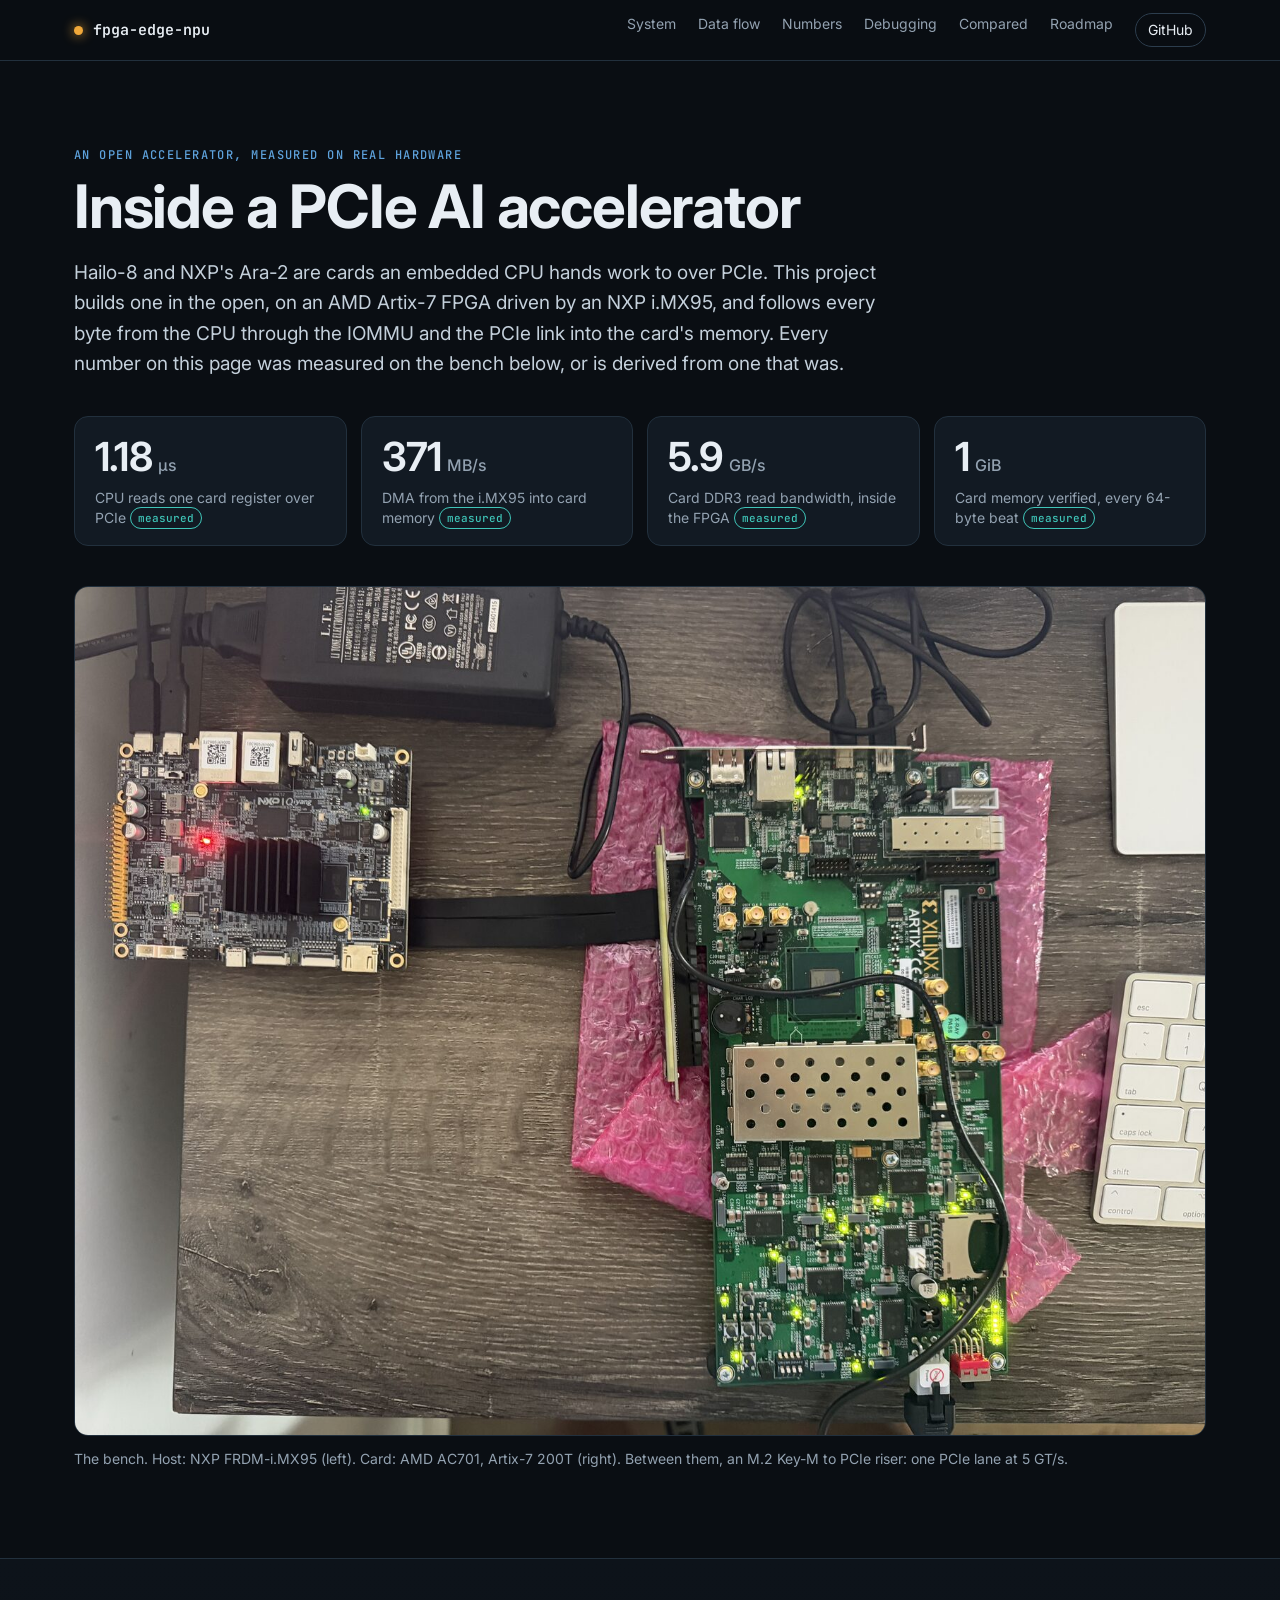
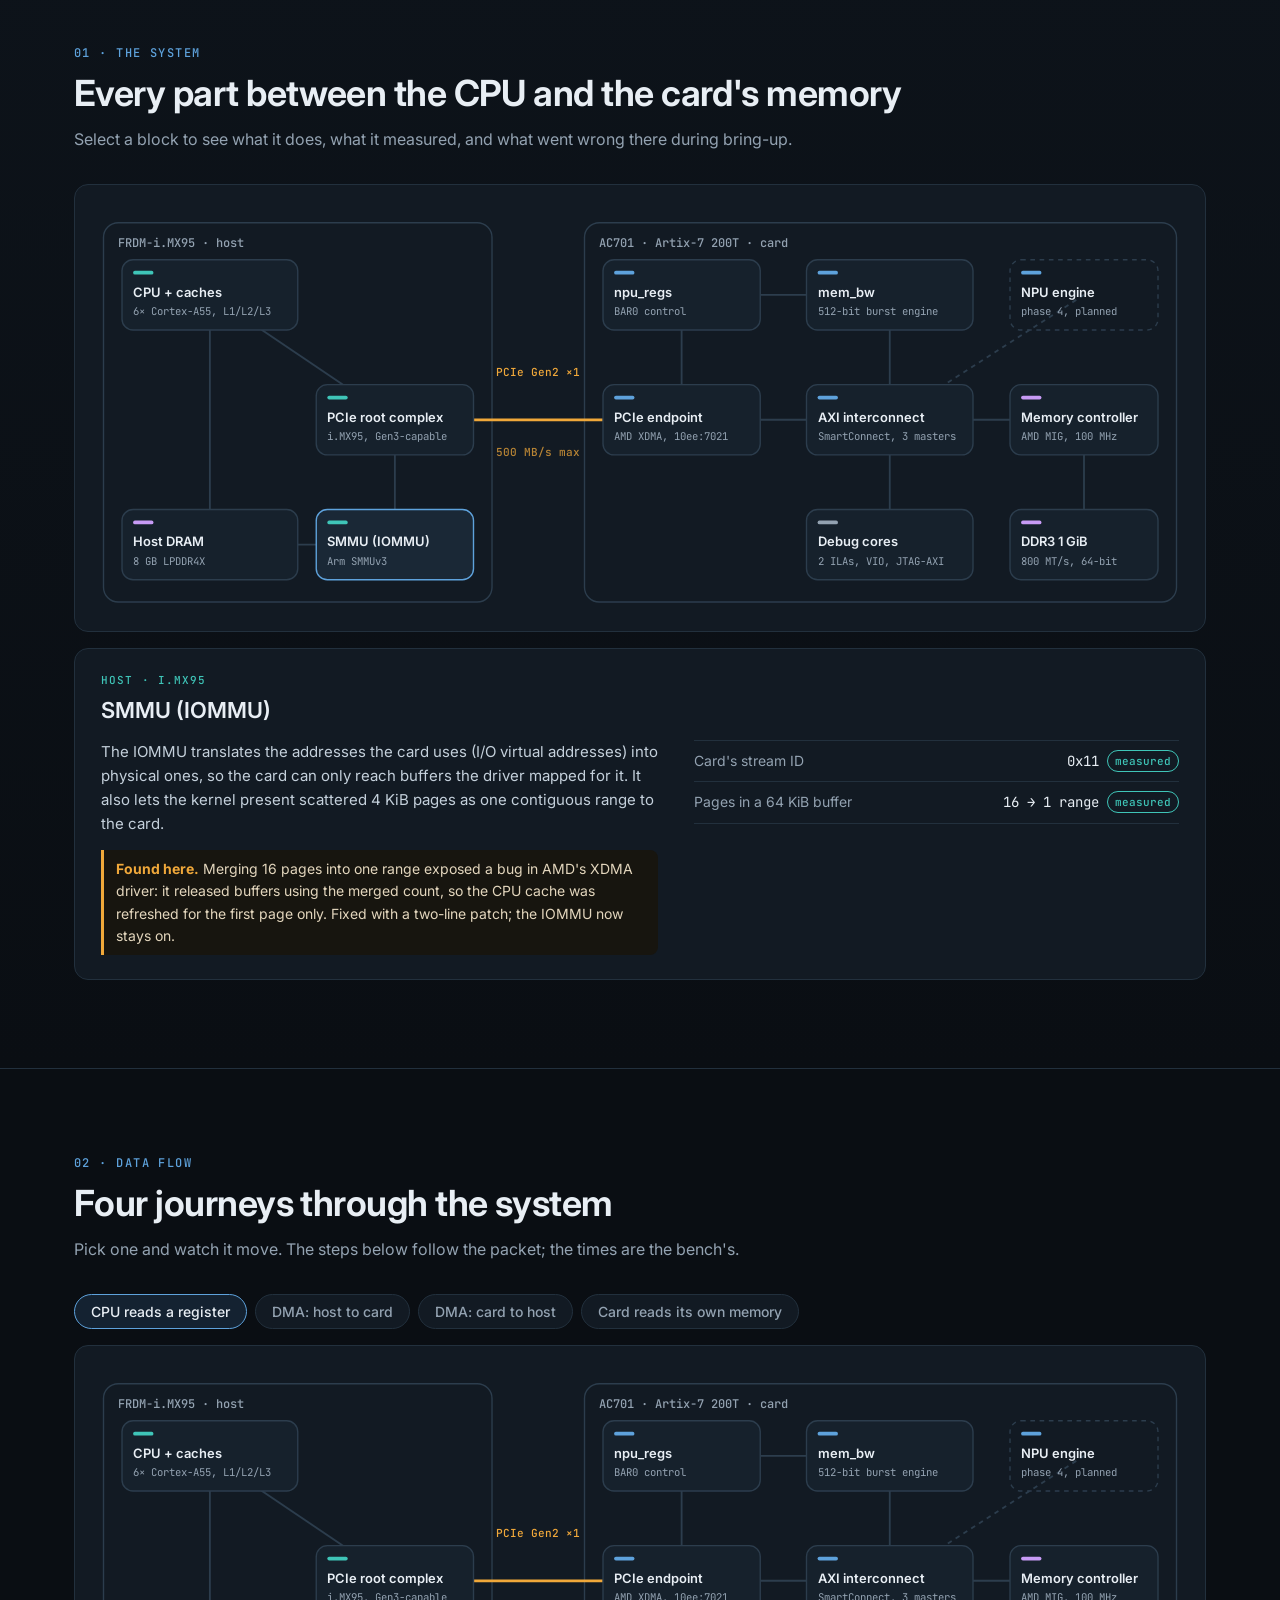
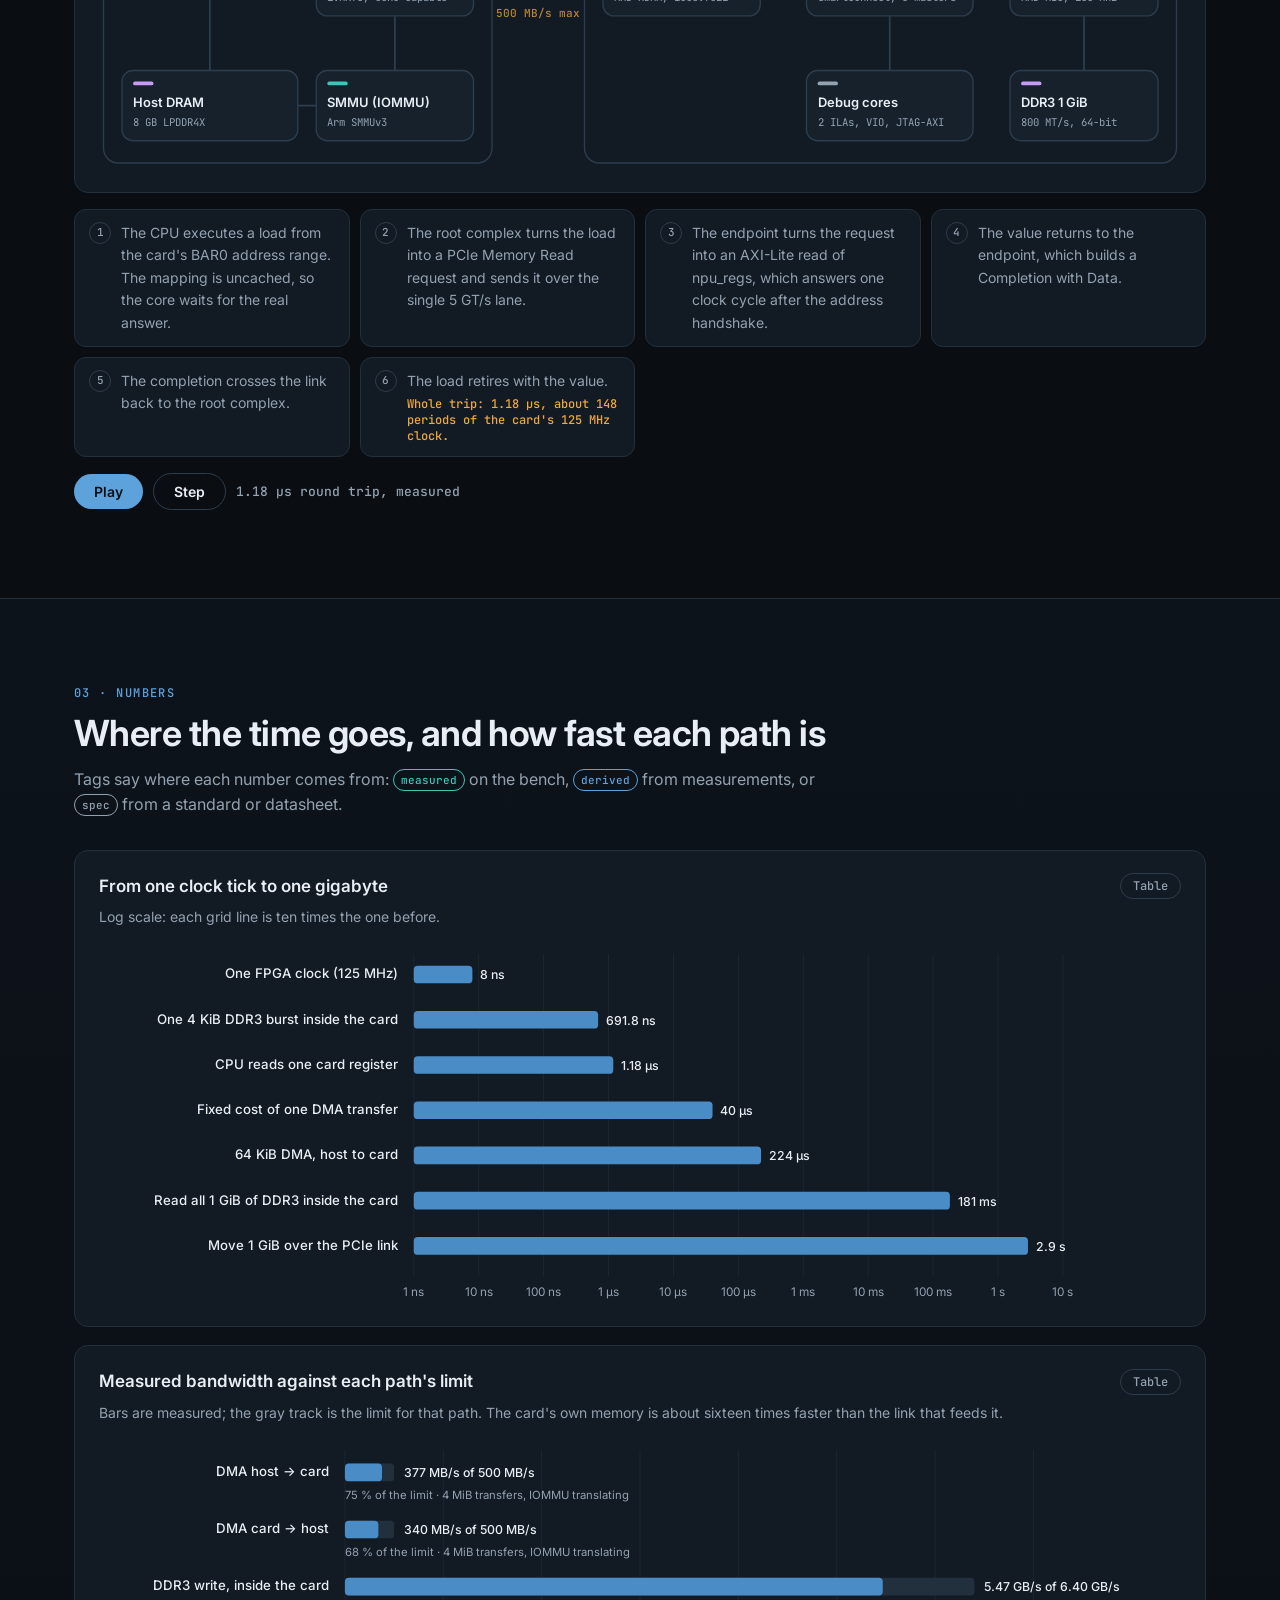
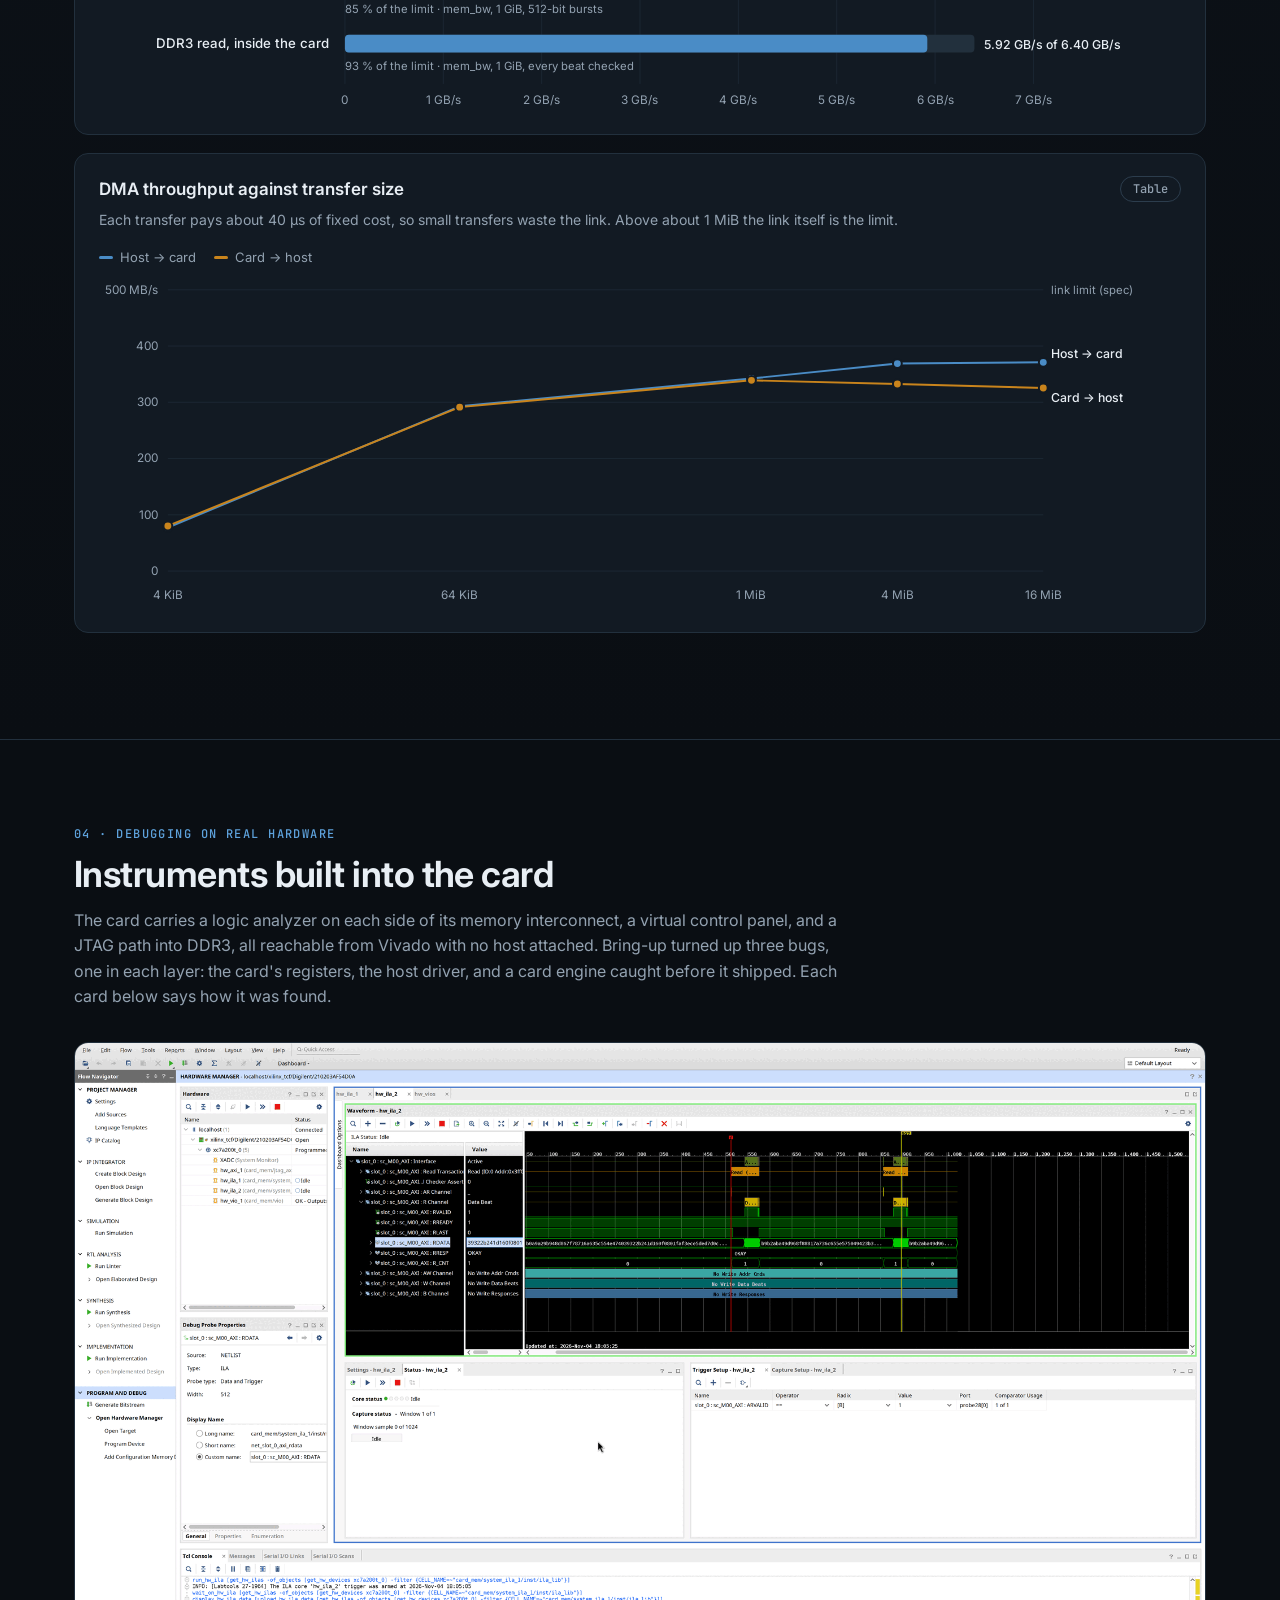
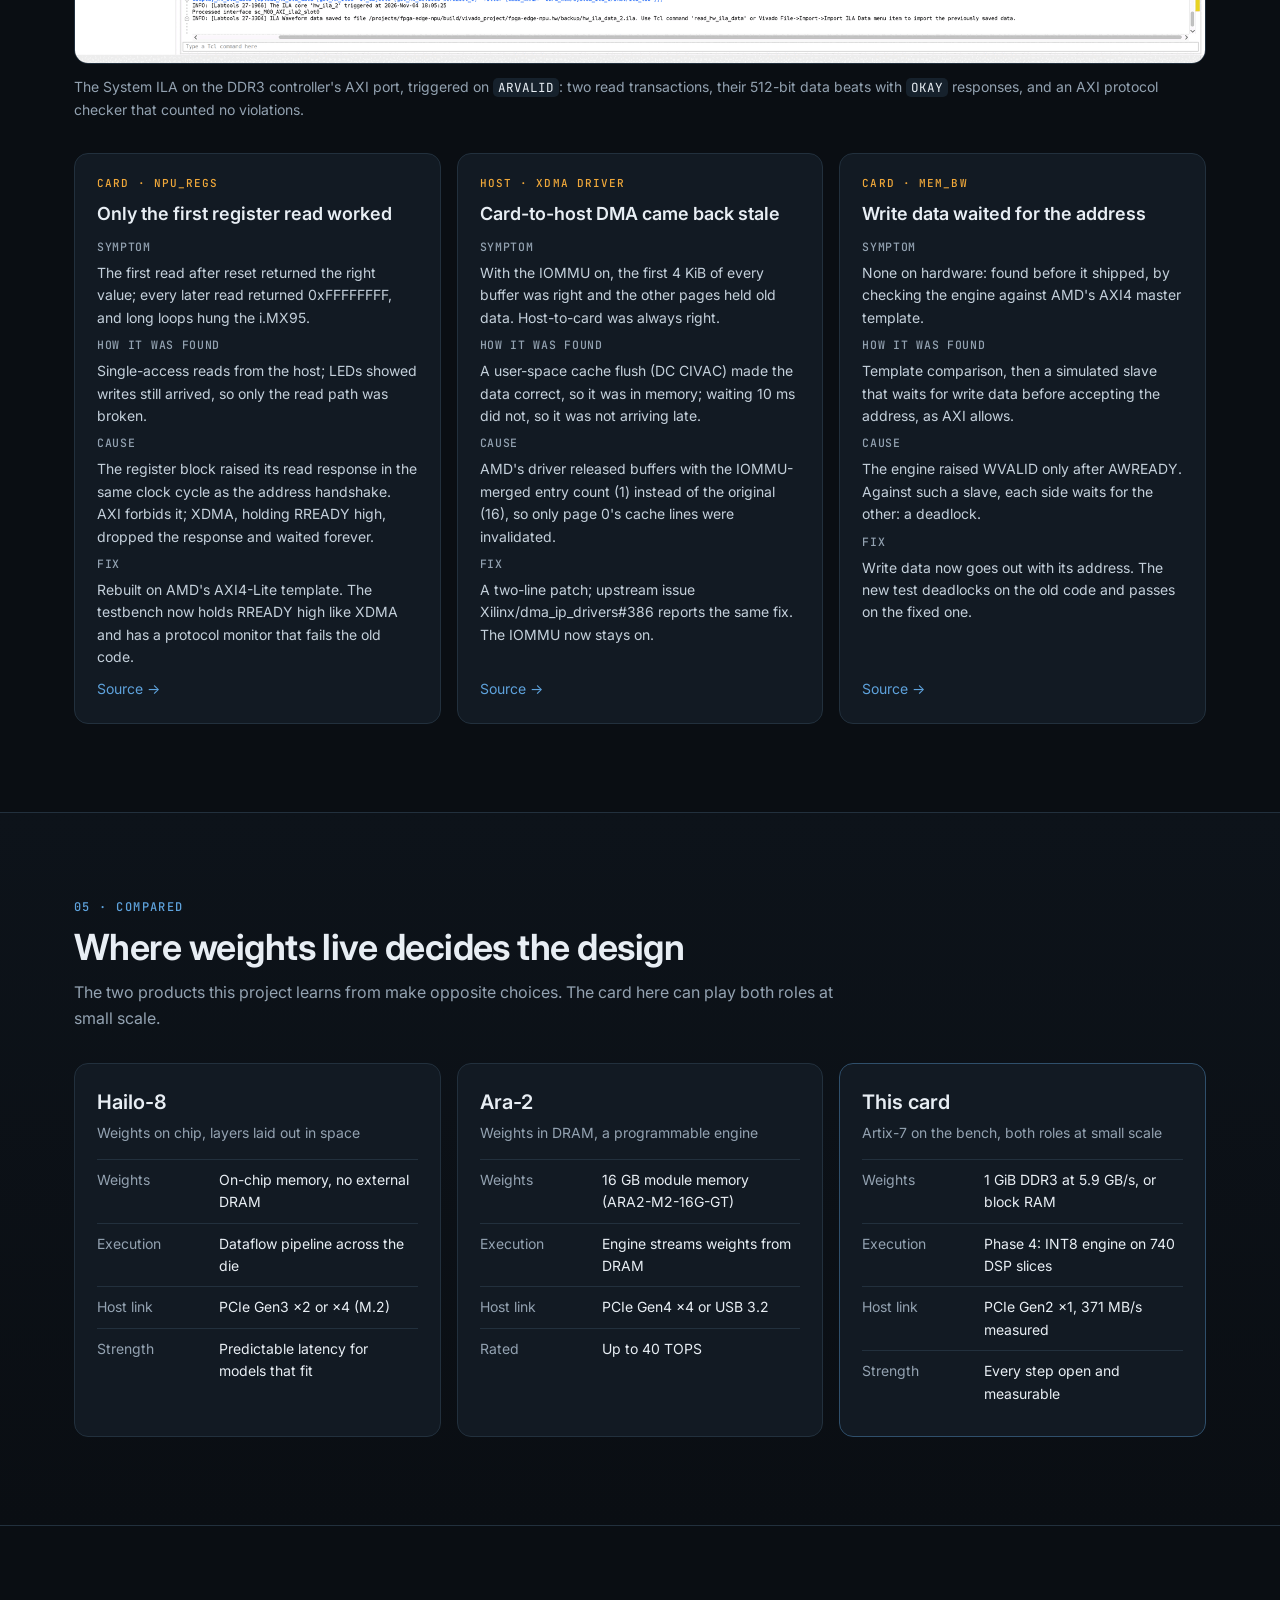
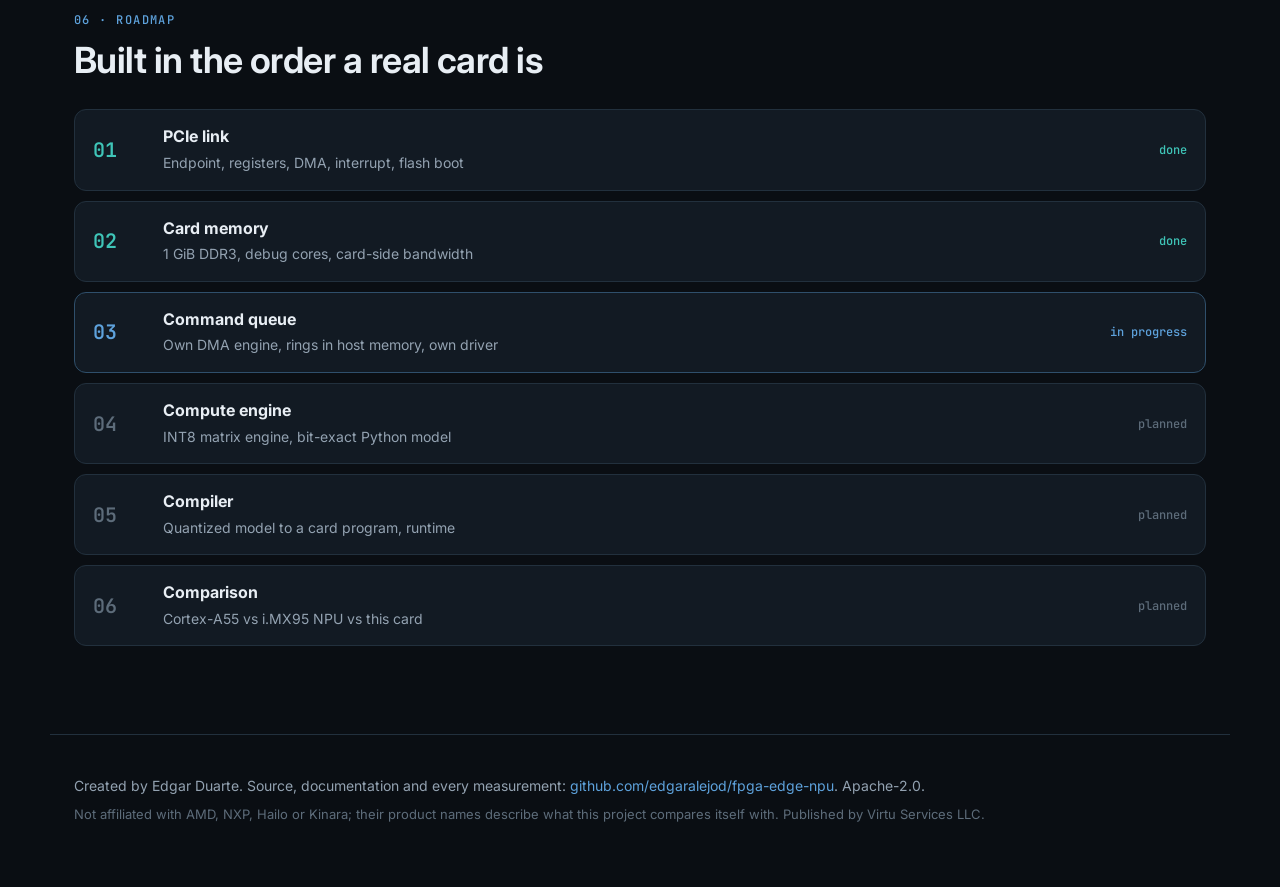
==== index.html @ 4de019a3 "Site: an interactive explainer of the system, for Firebase Hosting site/public is a one-page site wi" ====
<!doctype html>
<html lang="en">
<head>
  <meta charset="utf-8">
  <meta name="viewport" content="width=device-width, initial-scale=1">
  <title>Inside a PCIe AI accelerator · fpga-edge-npu</title>
  <meta name="description" content="How a discrete edge-AI accelerator works, from the CPU through the IOMMU and the PCIe link into the card's memory, built on an FPGA and measured on real hardware.">
  <meta property="og:title" content="Inside a PCIe AI accelerator">
  <meta property="og:description" content="An open FPGA accelerator card driven by an NXP i.MX95, explained part by part with real latencies, bandwidths and debug captures.">
  <meta property="og:image" content="img/bench-setup.jpg">
  <link rel="preconnect" href="https://fonts.googleapis.com">
  <link rel="preconnect" href="https://fonts.gstatic.com" crossorigin>
  <link href="https://fonts.googleapis.com/css2?family=Inter:wght@400;500;600;700&family=JetBrains+Mono:wght@400;500&display=swap" rel="stylesheet">
  <link rel="stylesheet" href="style.css">
</head>
<body>
  <header class="top">
    <div class="wrap top-row">
      <a class="brand" href="#top"><span class="dot"></span>fpga-edge-npu</a>
      <nav>
        <a href="#system">System</a>
        <a href="#flows">Data flow</a>
        <a href="#numbers">Numbers</a>
        <a href="#debug">Debugging</a>
        <a href="#compare">Compared</a>
        <a href="#roadmap">Roadmap</a>
        <a class="gh" href="https://github.com/edgaralejod/fpga-edge-npu">GitHub</a>
      </nav>
    </div>
  </header>

  <main id="top">
    <section class="hero wrap">
      <p class="eyebrow">An open accelerator, measured on real hardware</p>
      <h1>Inside a PCIe AI accelerator</h1>
      <p class="lede">Hailo-8 and NXP's Ara-2 are cards an embedded CPU hands work to over PCIe. This project builds one in the open, on an AMD Artix-7 FPGA driven by an NXP i.MX95, and follows every byte from the CPU through the IOMMU and the PCIe link into the card's memory. Every number on this page was measured on the bench below, or is derived from one that was.</p>
      <div class="stats" id="hero-stats"></div>
      <figure class="photo">
        <img src="img/bench-setup.jpg" alt="The FRDM-i.MX95 on the left, joined by a flat riser cable to the PCIe edge connector of the AC701 FPGA board on the right" width="1600" height="1200" loading="eager">
        <figcaption>The bench. Host: NXP FRDM-i.MX95 (left). Card: AMD AC701, Artix-7 200T (right). Between them, an M.2 Key-M to PCIe riser: one PCIe lane at 5 GT/s.</figcaption>
      </figure>
    </section>

    <section id="system" class="band">
      <div class="wrap">
        <p class="eyebrow">01 · The system</p>
        <h2>Every part between the CPU and the card's memory</h2>
        <p class="sub">Select a block to see what it does, what it measured, and what went wrong there during bring-up.</p>
        <div class="system">
          <div class="diagram-card"><svg id="diagram" viewBox="0 0 1200 460" role="img" aria-label="Block diagram: i.MX95 CPU, caches, DRAM, SMMU and PCIe root complex on the host; PCIe link; FPGA endpoint, registers, interconnect, memory controller, DDR3, bandwidth engine and debug cores on the card"></svg></div>
          <aside class="detail" id="detail" aria-live="polite"></aside>
        </div>
      </div>
    </section>

    <section id="flows" class="wrap">
      <p class="eyebrow">02 · Data flow</p>
      <h2>Four journeys through the system</h2>
      <p class="sub">Pick one and watch it move. The steps below follow the packet; the times are the bench's.</p>
      <div class="flows">
        <div class="flow-tabs" role="tablist" id="flow-tabs"></div>
        <div class="flow-body">
          <div class="diagram-card"><svg id="flow-diagram" viewBox="0 0 1200 460" role="img" aria-label="Animated data flow through the system"></svg></div>
          <ol class="steps" id="flow-steps"></ol>
        </div>
        <div class="flow-controls">
          <button id="flow-play" class="btn">Play</button>
          <button id="flow-step" class="btn ghost">Step</button>
          <span class="flow-total" id="flow-total"></span>
        </div>
      </div>
    </section>

    <section id="numbers" class="band">
      <div class="wrap">
        <p class="eyebrow">03 · Numbers</p>
        <h2>Where the time goes, and how fast each path is</h2>
        <p class="sub">Tags say where each number comes from: <span class="tag measured">measured</span> on the bench, <span class="tag derived">derived</span> from measurements, or <span class="tag spec">spec</span> from a standard or datasheet.</p>

        <div class="chart-card" id="chart-time">
          <div class="chart-head"><h3>From one clock tick to one gigabyte</h3><button class="toggle" data-target="chart-time">Table</button></div>
          <p class="chart-note">Log scale: each grid line is ten times the one before.</p>
          <div class="chart"></div><div class="table-view" hidden></div>
        </div>

        <div class="chart-card" id="chart-bw">
          <div class="chart-head"><h3>Measured bandwidth against each path's limit</h3><button class="toggle" data-target="chart-bw">Table</button></div>
          <p class="chart-note">Bars are measured; the gray track is the limit for that path. The card's own memory is about sixteen times faster than the link that feeds it.</p>
          <div class="chart"></div><div class="table-view" hidden></div>
        </div>

        <div class="chart-card" id="chart-size">
          <div class="chart-head"><h3>DMA throughput against transfer size</h3><button class="toggle" data-target="chart-size">Table</button></div>
          <p class="chart-note">Each transfer pays about 40 µs of fixed cost, so small transfers waste the link. Above about 1 MiB the link itself is the limit.</p>
          <div class="chart"></div><div class="table-view" hidden></div>
        </div>
      </div>
    </section>

    <section id="debug" class="wrap">
      <p class="eyebrow">04 · Debugging on real hardware</p>
      <h2>Instruments built into the card</h2>
      <p class="sub">The card carries a logic analyzer on each side of its memory interconnect, a virtual control panel, and a JTAG path into DDR3, all reachable from Vivado with no host attached. Bring-up turned up three bugs, one in each layer: the card's registers, the host driver, and a card engine caught before it shipped. Each card below says how it was found.</p>
      <figure class="shot">
        <img src="img/hardware-manager-ila.png" alt="Vivado Hardware Manager showing the System ILA on the DDR3 controller's AXI port: decoded read transactions, 512-bit read data beats with OKAY responses, protocol checker count zero" width="2000" height="1098" loading="lazy">
        <figcaption>The System ILA on the DDR3 controller's AXI port, triggered on <code>ARVALID</code>: two read transactions, their 512-bit data beats with <code>OKAY</code> responses, and an AXI protocol checker that counted no violations.</figcaption>
      </figure>
      <div class="bugs" id="bugs"></div>
    </section>

    <section id="compare" class="band">
      <div class="wrap">
        <p class="eyebrow">05 · Compared</p>
        <h2>Where weights live decides the design</h2>
        <p class="sub">The two products this project learns from make opposite choices. The card here can play both roles at small scale.</p>
        <div class="compare" id="compare-cards"></div>
      </div>
    </section>

    <section id="roadmap" class="wrap">
      <p class="eyebrow">06 · Roadmap</p>
      <h2>Built in the order a real card is</h2>
      <ol class="roadmap" id="roadmap-list"></ol>
    </section>
  </main>

  <footer class="wrap foot">
    <p>Created by Edgar Duarte. Source, documentation and every measurement: <a href="https://github.com/edgaralejod/fpga-edge-npu">github.com/edgaralejod/fpga-edge-npu</a>. Apache-2.0.</p>
    <p class="small">Not affiliated with AMD, NXP, Hailo or Kinara; their product names describe what this project compares itself with. Published by Virtu Services LLC.</p>
  </footer>

  <script type="module" src="app.js"></script>
</body>
</html>
---- style.css ----
/* fpga-edge-npu site. Dark engineering UI in the spirit of Gradara. */
:root {
  --bg: #0a0e13;
  --panel: #121a23;
  --panel-2: #16212c;
  --line: #22303d;
  --line-2: #2c3d4d;
  --ink: #e8eef4;
  --muted: #93a2b1;
  --faint: #5d6c7a;
  --accent: #5ea2dc;
  /* Diagram domains */
  --host: #3fc5b8;
  --link: #f0a83a;
  --card: #5ea2dc;
  --mem: #c79bf5;
  --debug: #93a2b1;
  /* Chart series (validated for this surface: lightness band, CVD, contrast) */
  --s1: #4a8cc6;
  --s2: #c9841c;
  --track: #22303d;
  --radius: 14px;
  --mono: "JetBrains Mono", ui-monospace, SFMono-Regular, Menlo, monospace;
  --sans: Inter, system-ui, -apple-system, "Segoe UI", sans-serif;
}

* { box-sizing: border-box; }
html { scroll-behavior: smooth; scroll-padding-top: 72px; }
@media (prefers-reduced-motion: reduce) { html { scroll-behavior: auto; } }
body { margin: 0; background: var(--bg); color: var(--ink); font: 16px/1.6 var(--sans); -webkit-font-smoothing: antialiased; }
a { color: var(--accent); text-decoration: none; }
a:hover { text-decoration: underline; }
code { font-family: var(--mono); font-size: 0.9em; color: var(--ink); background: var(--panel-2); padding: 1px 5px; border-radius: 5px; }
img { max-width: 100%; height: auto; display: block; }

.wrap { max-width: 1180px; margin: 0 auto; padding: 0 24px; }
section { padding: 88px 0; }
section.wrap { padding: 88px 24px; }
section.band { background: linear-gradient(180deg, #0d131a, #0a0e13); border-top: 1px solid var(--line); border-bottom: 1px solid var(--line); }
.eyebrow { font: 500 12px/1 var(--mono); letter-spacing: 0.12em; text-transform: uppercase; color: var(--accent); margin: 0 0 14px; }
h1 { font-size: clamp(36px, 5.4vw, 60px); line-height: 1.05; letter-spacing: -0.02em; margin: 0 0 20px; font-weight: 700; }
h2 { font-size: clamp(26px, 3.2vw, 36px); line-height: 1.15; letter-spacing: -0.015em; margin: 0 0 12px; font-weight: 650; }
h3 { font-size: 17px; margin: 0; font-weight: 600; }
.lede { font-size: 19px; color: #c4d0db; max-width: 820px; margin: 0 0 36px; }
.sub { color: var(--muted); max-width: 780px; margin: 0 0 32px; }
.small { font-size: 13px; color: var(--faint); }

/* Header */
.top { position: sticky; top: 0; z-index: 10; background: rgba(10, 14, 19, 0.82); backdrop-filter: blur(10px); border-bottom: 1px solid var(--line); }
.top-row { display: flex; align-items: center; justify-content: space-between; height: 60px; }
.brand { font: 600 15px var(--mono); color: var(--ink); display: flex; align-items: center; gap: 10px; }
.brand:hover { text-decoration: none; }
.brand .dot { width: 9px; height: 9px; border-radius: 50%; background: var(--link); box-shadow: 0 0 12px var(--link); }
nav { display: flex; gap: 22px; font-size: 14px; }
nav a { color: var(--muted); }
nav a:hover { color: var(--ink); text-decoration: none; }
nav .gh { color: var(--ink); border: 1px solid var(--line-2); padding: 5px 12px; border-radius: 999px; }
@media (max-width: 820px) { nav a:not(.gh) { display: none; } }

/* Hero */
.hero { padding-top: 72px; }
.stats { display: grid; grid-template-columns: repeat(4, 1fr); gap: 14px; margin: 0 0 40px; }
@media (max-width: 860px) { .stats { grid-template-columns: repeat(2, 1fr); } }
.stat { background: var(--panel); border: 1px solid var(--line); border-radius: var(--radius); padding: 20px 20px 18px; }
.stat .v { font: 650 40px/1 var(--sans); letter-spacing: -0.02em; }
.stat .u { font: 500 16px var(--sans); color: var(--muted); margin-left: 6px; }
.stat .l { color: var(--muted); font-size: 14px; margin-top: 10px; line-height: 1.4; }
.photo, .shot { margin: 0; }
.photo img, .shot img { border-radius: var(--radius); border: 1px solid var(--line); }
figcaption { color: var(--muted); font-size: 14px; margin-top: 12px; }

/* Tags */
.tag { font: 500 11px/1 var(--mono); padding: 3px 7px; border-radius: 999px; border: 1px solid currentColor; white-space: nowrap; vertical-align: 1px; }
.tag.measured { color: var(--host); }
.tag.derived { color: var(--accent); }
.tag.spec { color: var(--muted); }

/* Diagram */
.diagram-card { background: var(--panel); border: 1px solid var(--line); border-radius: var(--radius); padding: 10px; }
.system { display: grid; grid-template-columns: 1fr; gap: 16px; }
svg { width: 100%; height: auto; display: block; }
.region rect { fill: none; stroke: var(--line-2); stroke-width: 1.5; }
.region text { font: 500 13px var(--mono); fill: var(--muted); }
.edge { stroke: var(--line-2); stroke-width: 2; fill: none; }
.edge.future { stroke-dasharray: 5 5; }
.edge.link { stroke: var(--link); stroke-width: 3; }
.edge.lit { stroke: var(--link); stroke-width: 3; }
.node { cursor: pointer; }
.node rect.box { fill: var(--panel-2); stroke: var(--line-2); stroke-width: 1.5; transition: stroke 0.2s, fill 0.2s; }
.node rect.stripe { stroke: none; }
.node text.name { font: 600 14px var(--sans); fill: var(--ink); pointer-events: none; }
.node text.meta { font: 400 11.5px var(--mono); fill: var(--muted); pointer-events: none; }
.node:hover rect.box, .node:focus-visible rect.box { stroke: var(--ink); }
.node:focus { outline: none; }
.node.selected rect.box { stroke: var(--accent); fill: #1a2836; }
.node.lit rect.box { stroke: var(--link); fill: #22201a; }
.node.future rect.box { stroke-dasharray: 5 5; fill: transparent; }
.link-label { font: 500 12px var(--mono); fill: var(--link); }
.packet { fill: var(--link); filter: drop-shadow(0 0 6px var(--link)); }

.detail { background: var(--panel); border: 1px solid var(--line); border-radius: var(--radius); padding: 24px 26px; display: grid; grid-template-columns: minmax(0, 1.15fr) minmax(0, 1fr); gap: 8px 36px; min-height: 230px; }
.detail .head { grid-column: 1 / -1; }
@media (max-width: 860px) { .detail { grid-template-columns: 1fr; } }
.detail .kicker { font: 500 11px var(--mono); letter-spacing: 0.1em; text-transform: uppercase; }
.detail h3 { font-size: 22px; margin: 6px 0 4px; }
.detail p { color: #c4d0db; font-size: 15px; margin: 0 0 14px; }
.detail .facts { list-style: none; padding: 0; margin: 0 0 16px; border-top: 1px solid var(--line); }
.detail .facts li { display: flex; justify-content: space-between; gap: 12px; padding: 9px 0; border-bottom: 1px solid var(--line); font-size: 14px; }
.detail .facts .k { color: var(--muted); }
.detail .facts .val { font-family: var(--mono); text-align: right; }
.detail .found { border-left: 3px solid var(--link); padding: 8px 12px; background: #17150f; border-radius: 0 8px 8px 0; font-size: 14px; color: #e3d6bd; }
.detail .found b { color: var(--link); }

/* Flows */
.flows { display: grid; gap: 16px; }
.flow-tabs { display: flex; flex-wrap: wrap; gap: 8px; }
.flow-tab { font: 500 14px var(--sans); color: var(--muted); background: var(--panel); border: 1px solid var(--line); border-radius: 999px; padding: 8px 16px; cursor: pointer; }
.flow-tab[aria-selected="true"] { color: var(--ink); border-color: var(--accent); background: #142231; }
.flow-body { display: grid; grid-template-columns: 1fr; gap: 16px; }
.steps { list-style: none; margin: 0; padding: 0; display: grid; grid-template-columns: repeat(auto-fill, minmax(270px, 1fr)); gap: 10px; counter-reset: s; }
.steps li { counter-increment: s; background: var(--panel); border: 1px solid var(--line); border-radius: 12px; padding: 12px 14px 12px 46px; position: relative; color: var(--muted); font-size: 14px; transition: border-color 0.2s, color 0.2s, background 0.2s; }
.steps li::before { content: counter(s); position: absolute; left: 14px; top: 12px; width: 20px; height: 20px; border-radius: 50%; border: 1px solid var(--line-2); font: 500 11px/18px var(--mono); text-align: center; color: var(--muted); }
.steps li.active { border-color: var(--link); color: var(--ink); background: #1a1812; }
.steps li.active::before { border-color: var(--link); color: var(--link); }
.steps li.done { color: #b5c2ce; }
.steps .t { display: block; font: 500 12px var(--mono); color: var(--link); margin-top: 4px; }
.flow-controls { display: flex; align-items: center; gap: 10px; }
.btn { font: 600 14px var(--sans); color: #0a0e13; background: var(--accent); border: 0; border-radius: 999px; padding: 9px 20px; cursor: pointer; }
.btn.ghost { background: transparent; color: var(--ink); border: 1px solid var(--line-2); }
.btn:focus-visible, .flow-tab:focus-visible, .toggle:focus-visible { outline: 2px solid var(--accent); outline-offset: 2px; }
.flow-total { font: 500 13px var(--mono); color: var(--muted); }

/* Charts */
.chart-card { background: var(--panel); border: 1px solid var(--line); border-radius: var(--radius); padding: 22px 24px; margin: 0 0 18px; }
.chart-head { display: flex; justify-content: space-between; align-items: center; gap: 12px; }
.chart-note { color: var(--muted); font-size: 14px; margin: 6px 0 16px; }
.toggle { font: 500 12px var(--mono); color: var(--muted); background: transparent; border: 1px solid var(--line-2); border-radius: 999px; padding: 4px 12px; cursor: pointer; }
.chart { position: relative; }
.chart svg text { font-family: var(--sans); }
.axis text, .tick-label { font: 400 12px var(--mono); fill: var(--muted); }
.grid line { stroke: #1c2733; stroke-width: 1; }
.bar-label { font: 500 13.5px var(--sans); fill: var(--ink); }
.bar-value { font: 500 12.5px var(--mono); fill: var(--ink); }
.bar-sub { font: 400 11.5px var(--mono); fill: var(--muted); }
.hit { fill: transparent; cursor: default; }
.tooltip { position: absolute; pointer-events: none; background: #0d141c; border: 1px solid var(--line-2); border-radius: 10px; padding: 9px 12px; font-size: 13px; color: var(--ink); max-width: 300px; box-shadow: 0 8px 24px rgba(0, 0, 0, 0.4); opacity: 0; transition: opacity 0.12s; z-index: 5; }
.tooltip .tv { font: 600 14px var(--mono); }
.tooltip .tn { color: var(--muted); font-size: 12.5px; margin-top: 3px; }
.legend { display: flex; gap: 18px; margin: 0 0 8px; font-size: 13px; color: var(--muted); }
.legend span { display: inline-flex; align-items: center; gap: 7px; }
.legend i { width: 14px; height: 3px; border-radius: 2px; display: inline-block; }
.table-view table { width: 100%; border-collapse: collapse; font-size: 14px; }
.table-view th, .table-view td { text-align: left; padding: 8px 10px; border-bottom: 1px solid var(--line); }
.table-view th { color: var(--muted); font-weight: 500; }
.table-view td.num { font-family: var(--mono); text-align: right; }

/* Bugs */
.bugs { display: grid; grid-template-columns: repeat(3, 1fr); gap: 16px; margin-top: 32px; }
@media (max-width: 1000px) { .bugs { grid-template-columns: 1fr; } }
.bug { background: var(--panel); border: 1px solid var(--line); border-radius: var(--radius); padding: 22px; display: flex; flex-direction: column; gap: 10px; }
.bug .where { font: 500 11px var(--mono); letter-spacing: 0.1em; text-transform: uppercase; color: var(--link); }
.bug h3 { font-size: 18px; }
.bug dl { margin: 0; display: grid; gap: 8px; }
.bug dt { font: 500 11.5px var(--mono); color: var(--muted); text-transform: uppercase; letter-spacing: 0.06em; }
.bug dd { margin: 0; color: #c4d0db; font-size: 14px; }
.bug a { font-size: 14px; margin-top: auto; }

/* Compare */
.compare { display: grid; grid-template-columns: repeat(3, 1fr); gap: 16px; }
@media (max-width: 1000px) { .compare { grid-template-columns: 1fr; } }
.cmp { background: var(--panel); border: 1px solid var(--line); border-radius: var(--radius); padding: 22px; }
.cmp.ours { border-color: #2f4f6b; }
.cmp h3 { font-size: 20px; margin-bottom: 4px; }
.cmp .tagline { color: var(--muted); font-size: 14px; margin: 0 0 14px; }
.cmp ul { list-style: none; padding: 0; margin: 0; }
.cmp li { padding: 9px 0; border-top: 1px solid var(--line); font-size: 14px; display: grid; grid-template-columns: 112px 1fr; gap: 10px; }
.cmp li .k { color: var(--muted); }

/* Roadmap */
.roadmap { list-style: none; padding: 0; margin: 28px 0 0; display: grid; gap: 10px; }
.roadmap li { display: grid; grid-template-columns: 54px 1fr 140px; gap: 16px; align-items: center; background: var(--panel); border: 1px solid var(--line); border-radius: 12px; padding: 14px 18px; }
.roadmap .n { font: 600 20px var(--mono); color: var(--faint); }
.roadmap .t b { display: block; font-size: 16px; }
.roadmap .t span { color: var(--muted); font-size: 14px; }
.roadmap .s { font: 500 12px var(--mono); text-align: right; }
.roadmap li.done .n { color: var(--host); }
.roadmap li.done .s { color: var(--host); }
.roadmap li.current { border-color: #2f4f6b; }
.roadmap li.current .n, .roadmap li.current .s { color: var(--accent); }
.roadmap li.next .s { color: var(--faint); }
@media (max-width: 700px) { .roadmap li { grid-template-columns: 40px 1fr; } .roadmap .s { grid-column: 2; text-align: left; } }

/* Footer */
.foot { padding: 40px 24px 56px; border-top: 1px solid var(--line); color: var(--muted); font-size: 14px; }
.foot p { margin: 0 0 6px; }
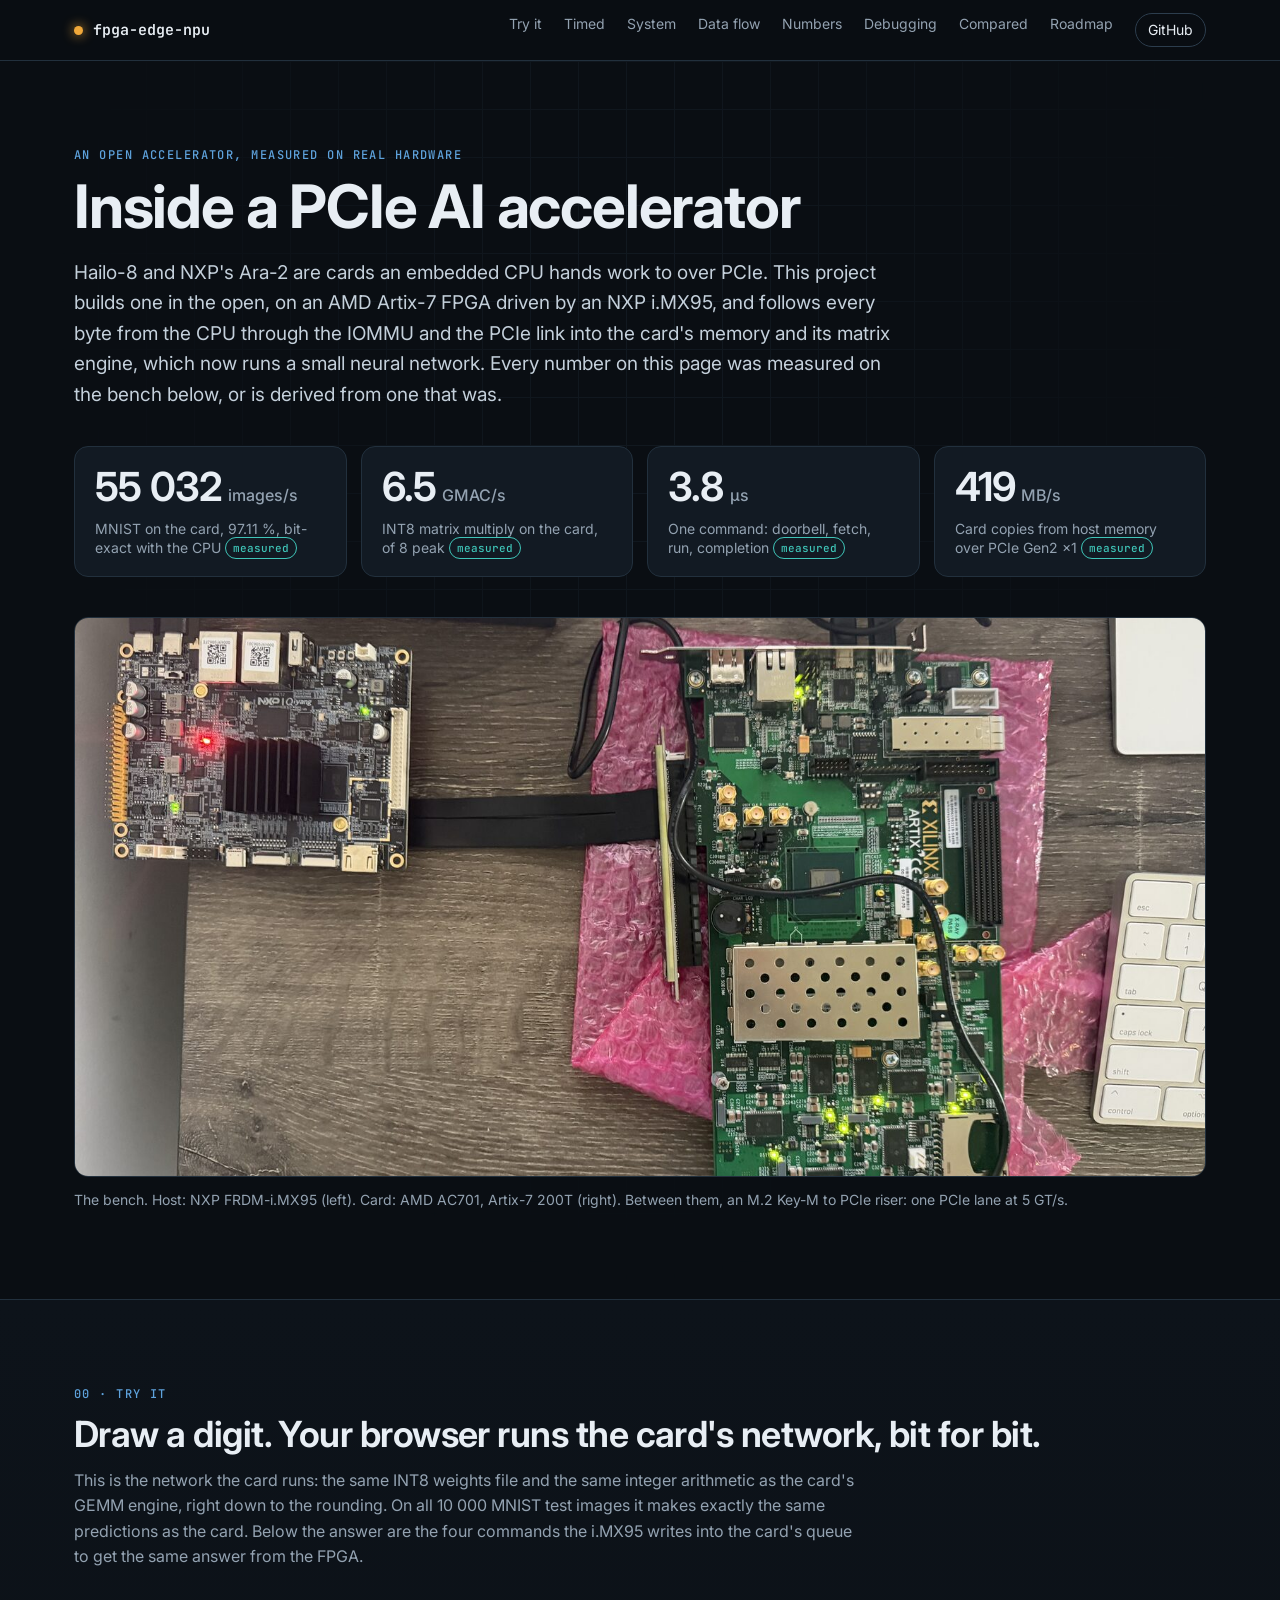
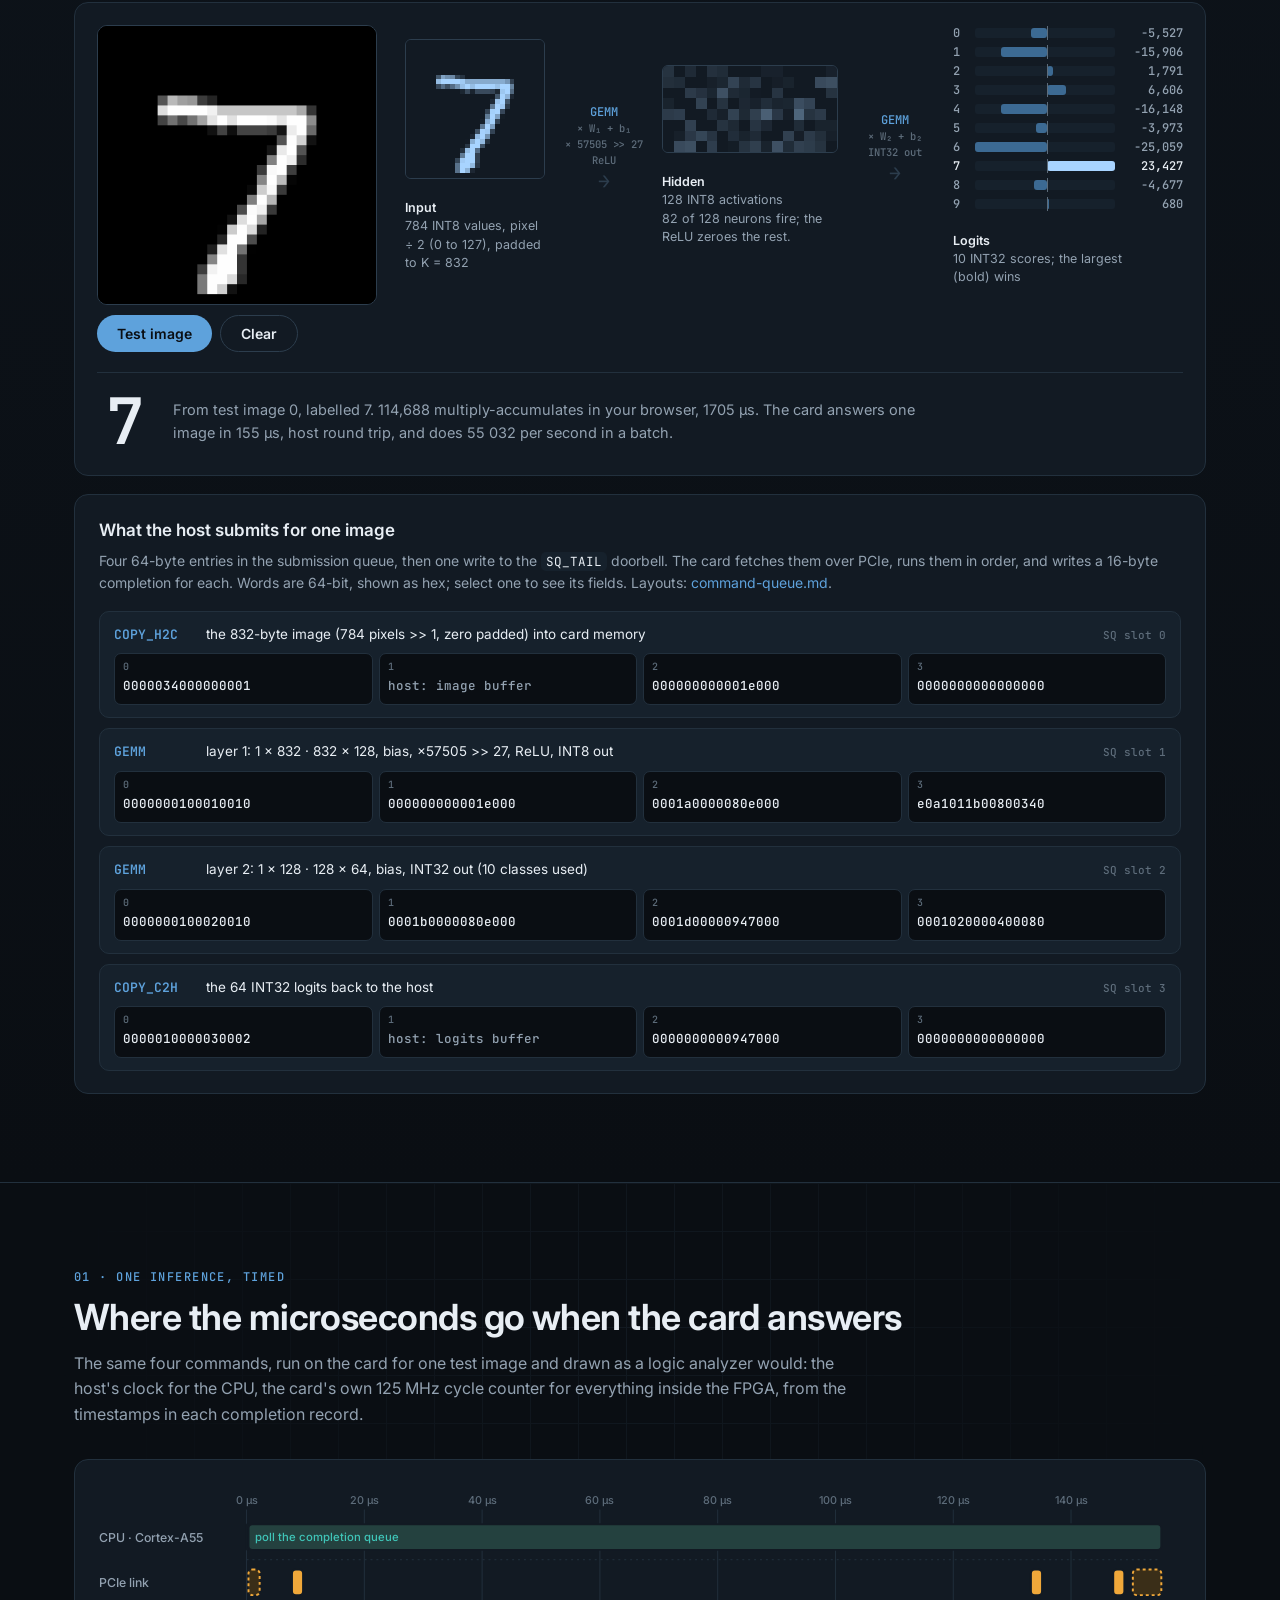
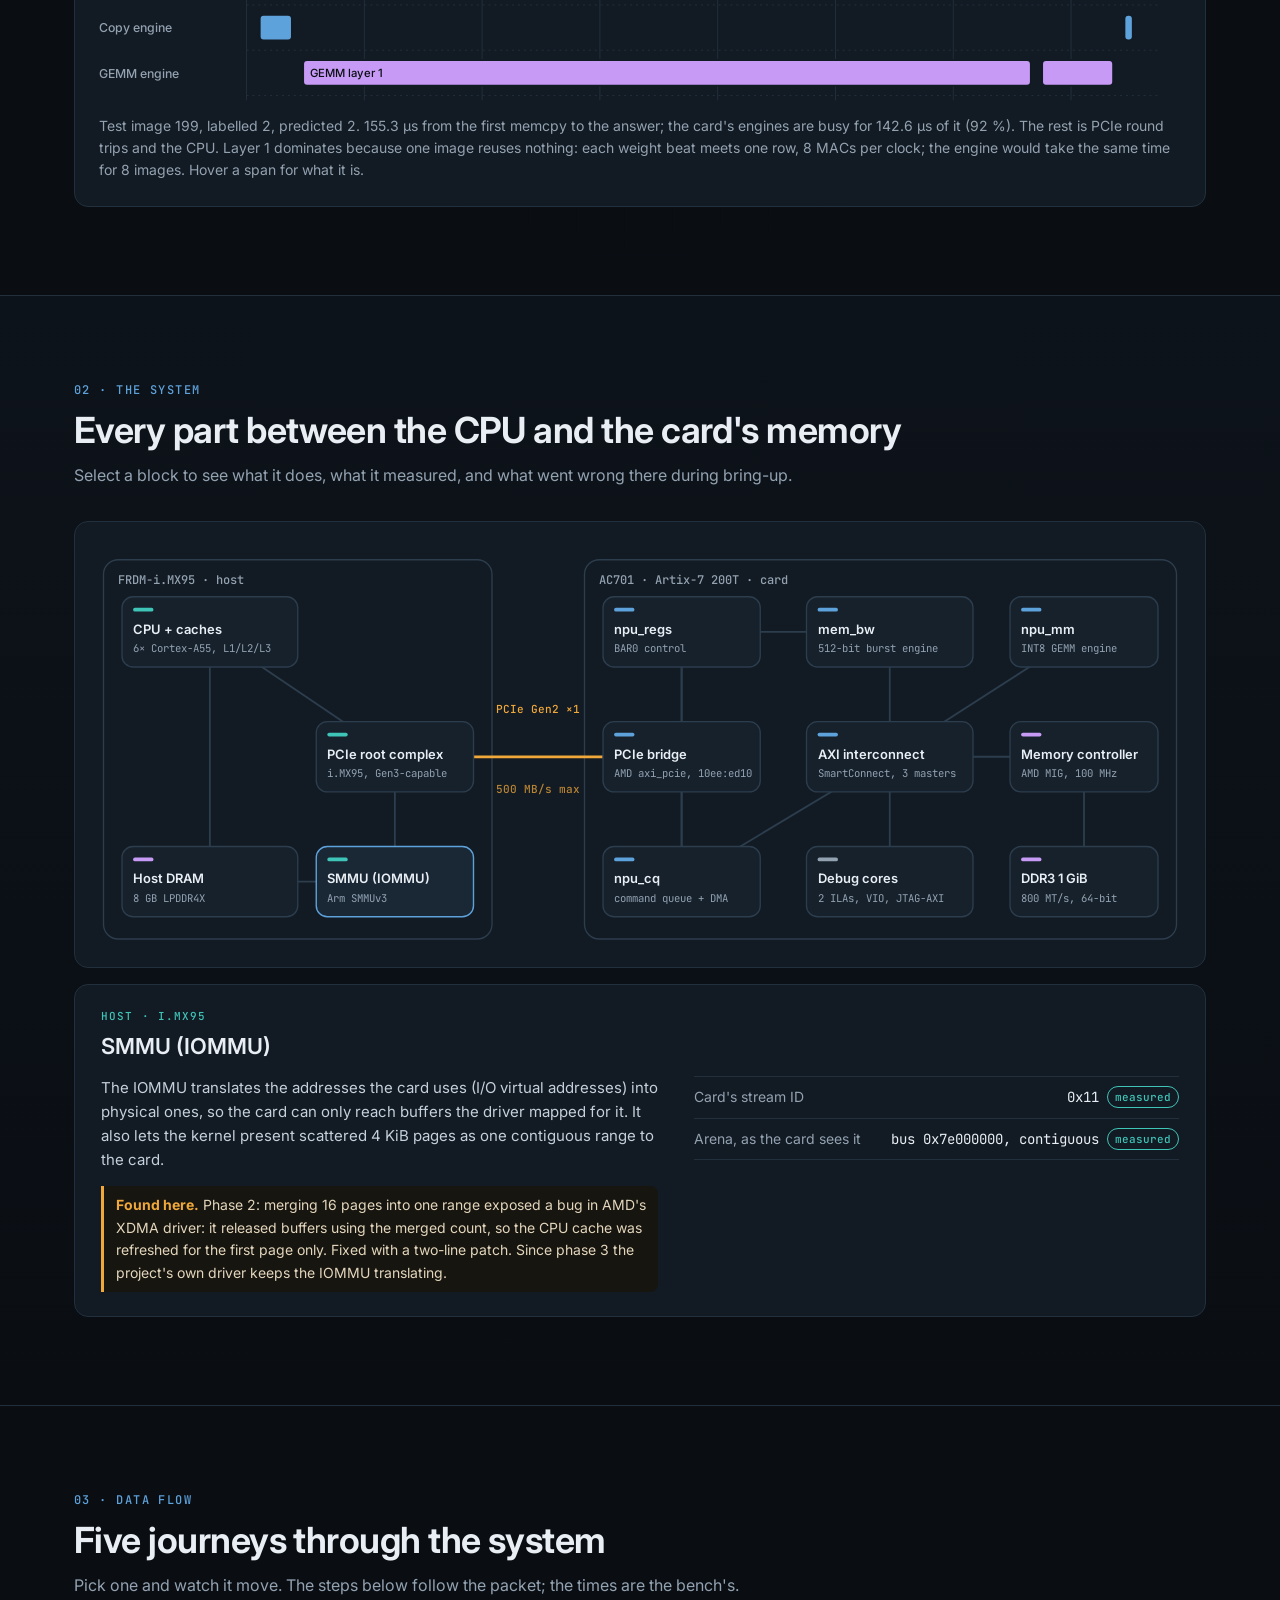
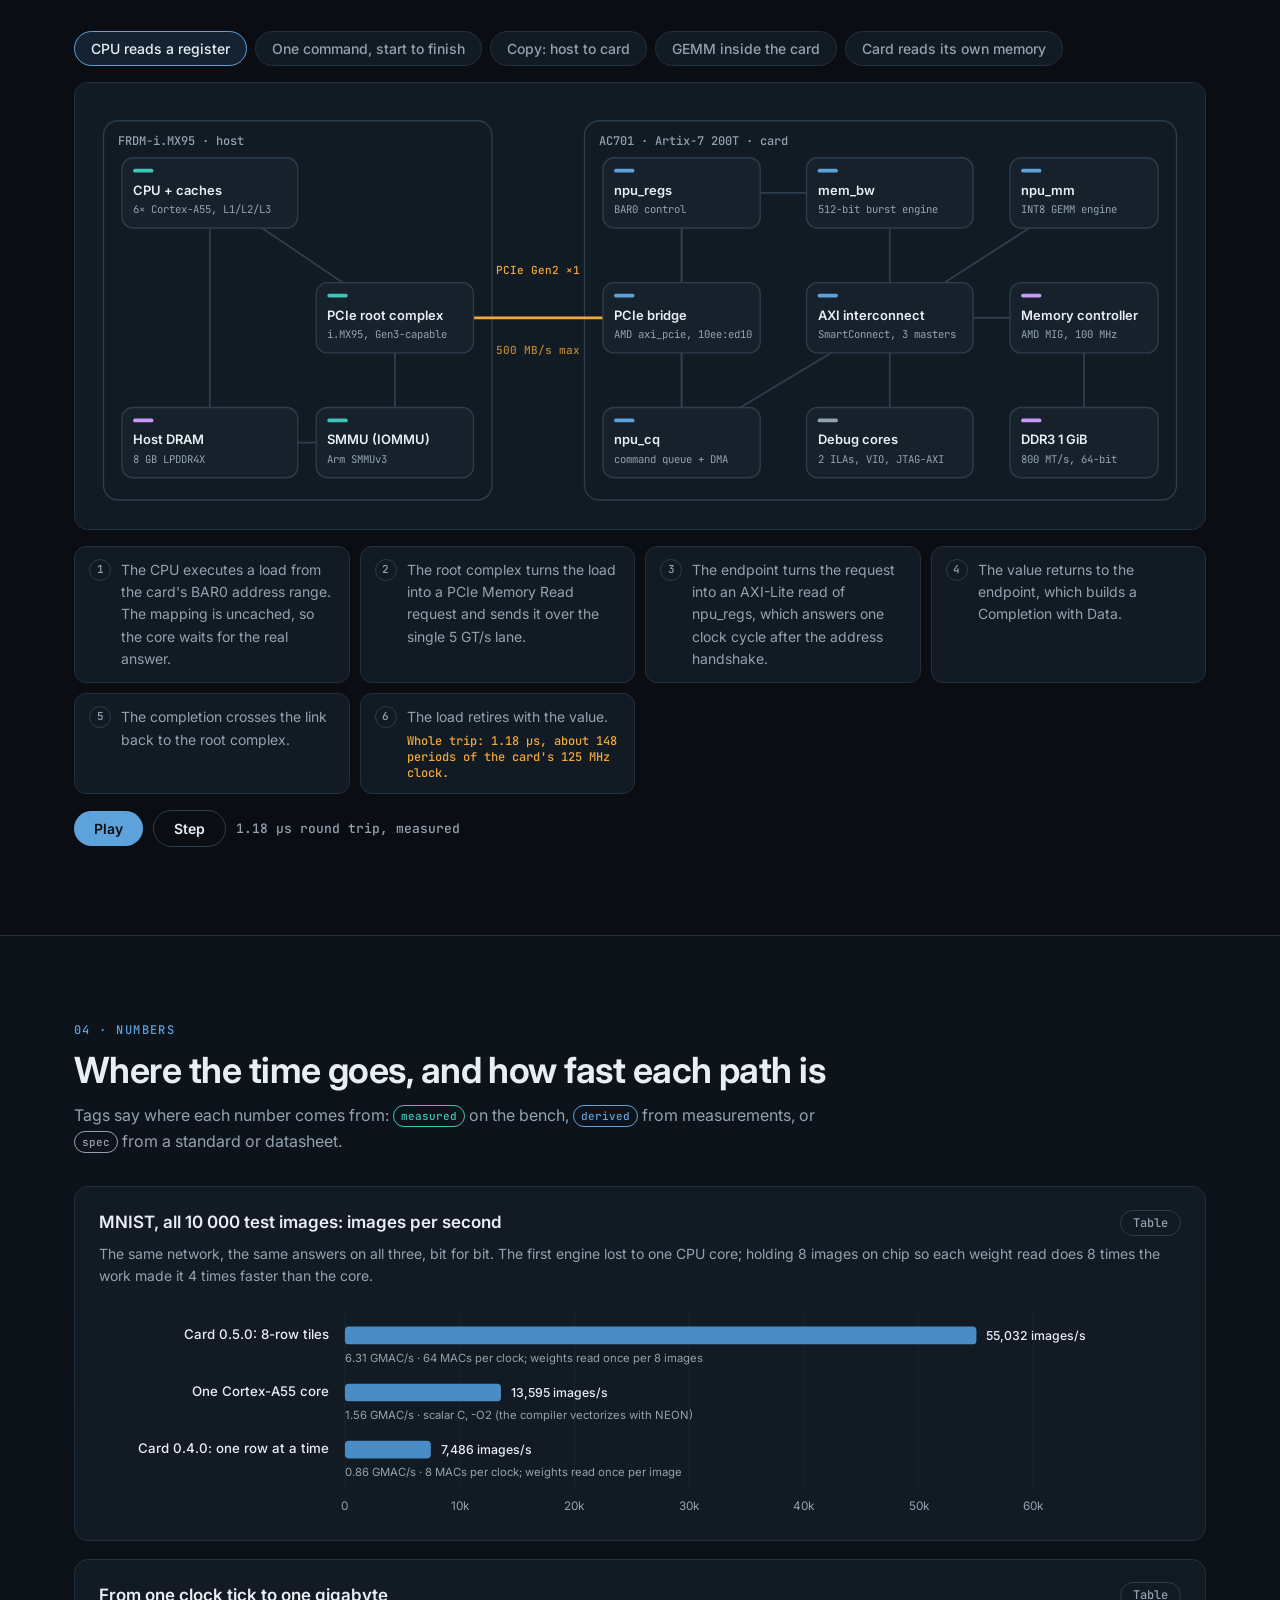
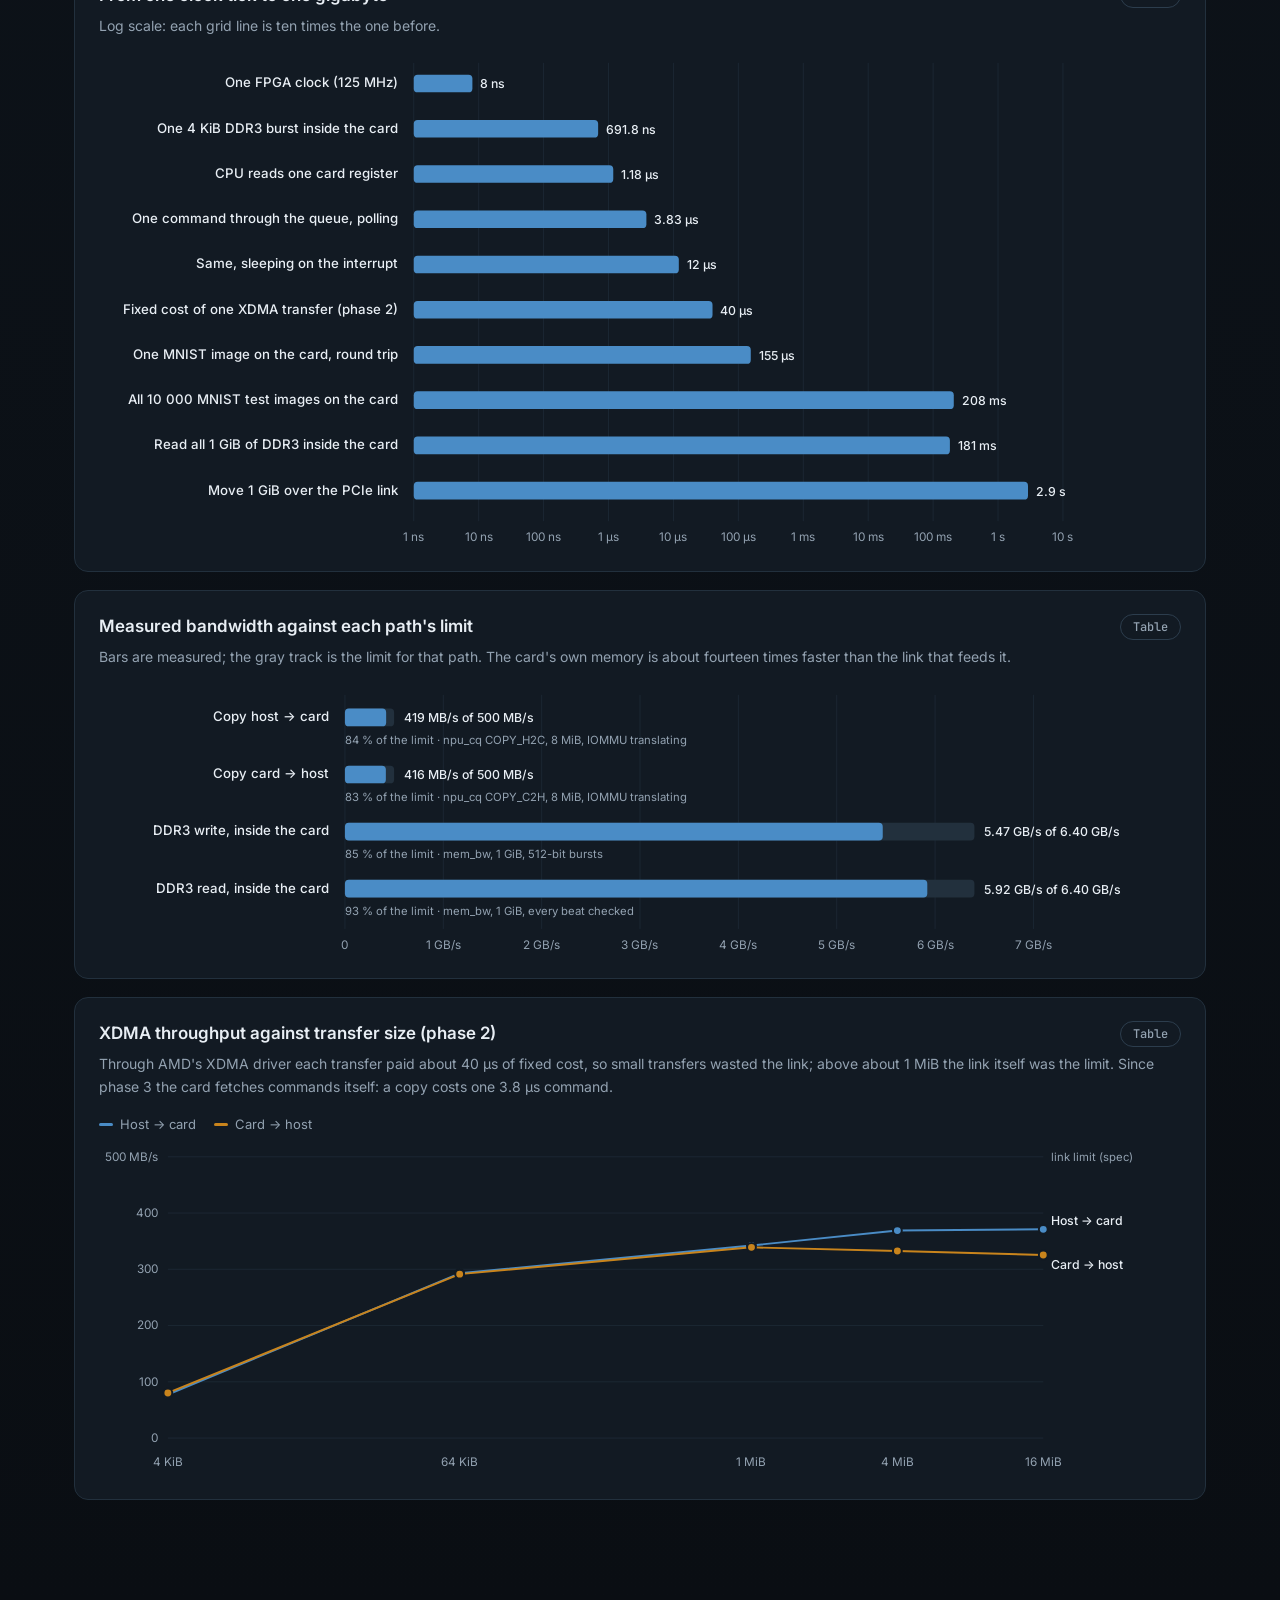
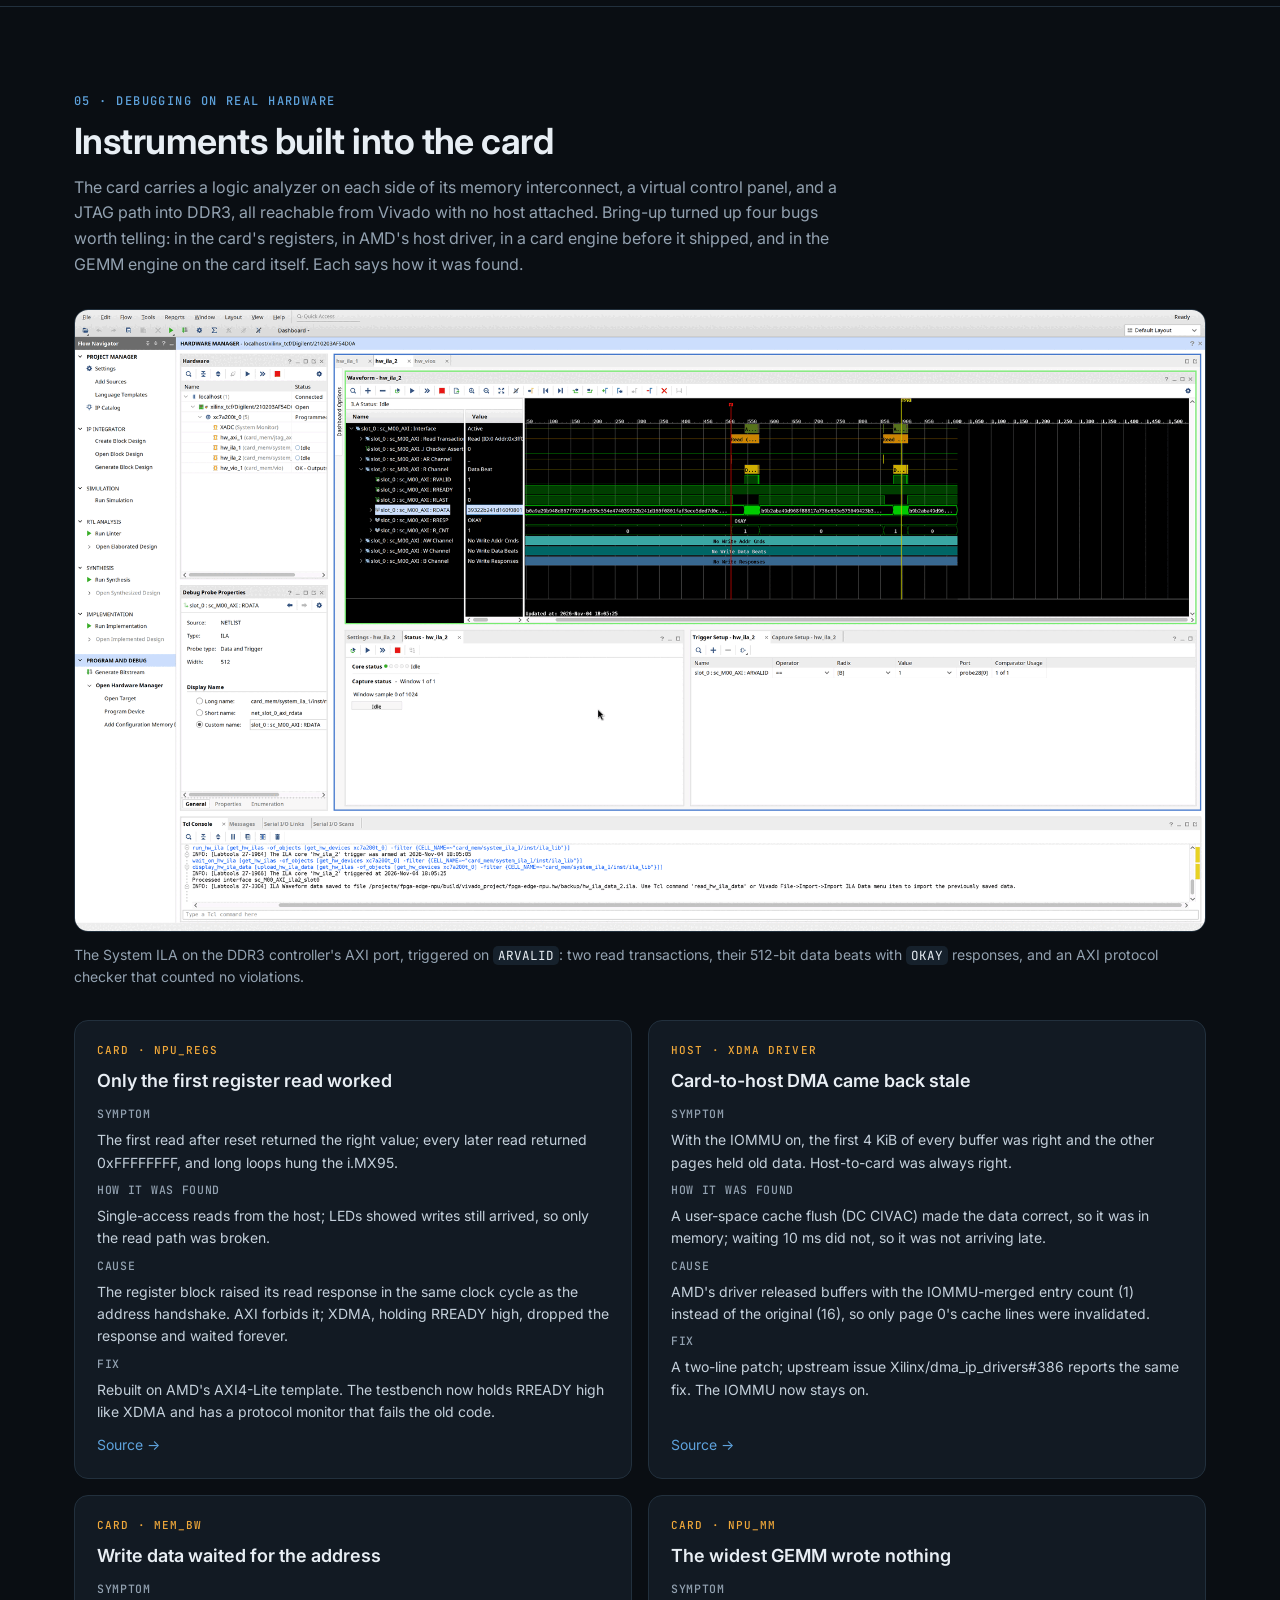
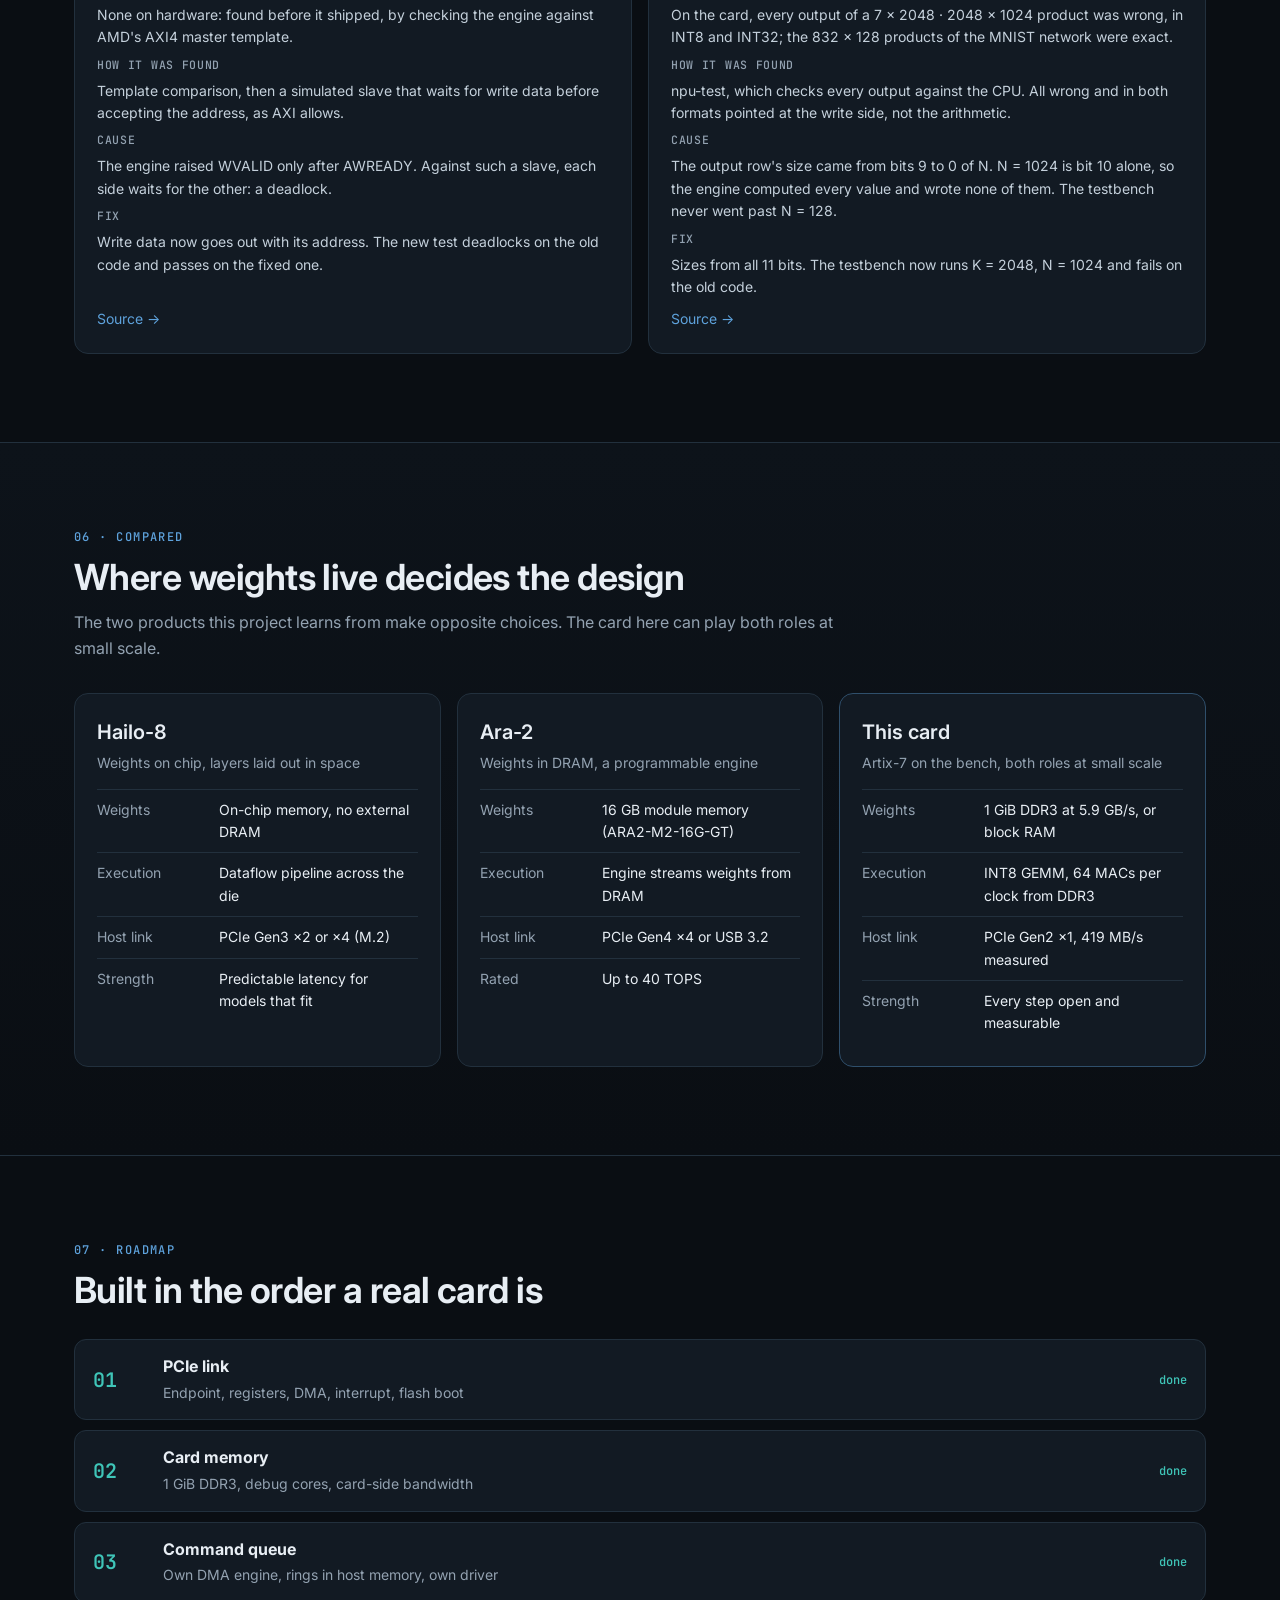
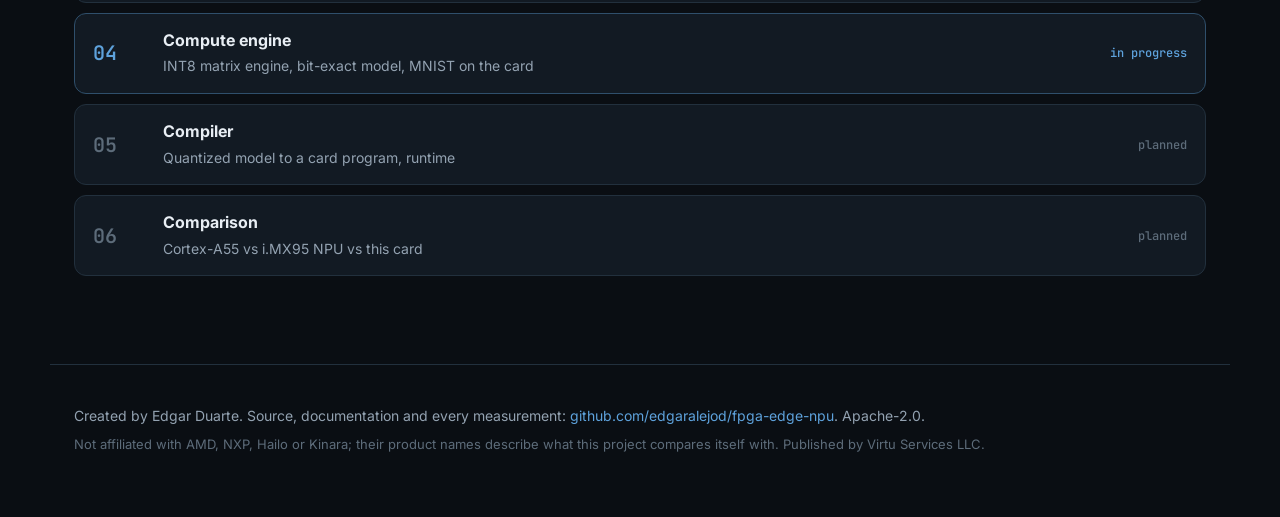
==== commit 713e688e: "Site: draw a digit, one inference timed by the card The browser runs the card's network bit for bit " ====
--- a/index.html
+++ b/index.html
@@ -4,7 +4,7 @@
   <meta charset="utf-8">
   <meta name="viewport" content="width=device-width, initial-scale=1">
   <title>Inside a PCIe AI accelerator · fpga-edge-npu</title>
-  <meta name="description" content="How a discrete edge-AI accelerator works, from the CPU through the IOMMU and the PCIe link into the card's memory, built on an FPGA and measured on real hardware.">
+  <meta name="description" content="How a discrete edge-AI accelerator works, from the CPU through the IOMMU and the PCIe link into the card's memory and INT8 engine, built on an FPGA and measured on real hardware. Draw a digit and run the card's network in your browser.">
   <meta property="og:title" content="Inside a PCIe AI accelerator">
   <meta property="og:description" content="An open FPGA accelerator card driven by an NXP i.MX95, explained part by part with real latencies, bandwidths and debug captures.">
   <meta property="og:image" content="img/bench-setup.jpg">
@@ -18,6 +18,8 @@
     <div class="wrap top-row">
       <a class="brand" href="#top"><span class="dot"></span>fpga-edge-npu</a>
       <nav>
+        <a href="#try">Try it</a>
+        <a href="#trace-sec">Timed</a>
         <a href="#system">System</a>
         <a href="#flows">Data flow</a>
         <a href="#numbers">Numbers</a>
@@ -33,7 +35,7 @@
     <section class="hero wrap">
       <p class="eyebrow">An open accelerator, measured on real hardware</p>
       <h1>Inside a PCIe AI accelerator</h1>
-      <p class="lede">Hailo-8 and NXP's Ara-2 are cards an embedded CPU hands work to over PCIe. This project builds one in the open, on an AMD Artix-7 FPGA driven by an NXP i.MX95, and follows every byte from the CPU through the IOMMU and the PCIe link into the card's memory. Every number on this page was measured on the bench below, or is derived from one that was.</p>
+      <p class="lede">Hailo-8 and NXP's Ara-2 are cards an embedded CPU hands work to over PCIe. This project builds one in the open, on an AMD Artix-7 FPGA driven by an NXP i.MX95, and follows every byte from the CPU through the IOMMU and the PCIe link into the card's memory and its matrix engine, which now runs a small neural network. Every number on this page was measured on the bench below, or is derived from one that was.</p>
       <div class="stats" id="hero-stats"></div>
       <figure class="photo">
         <img src="img/bench-setup.jpg" alt="The FRDM-i.MX95 on the left, joined by a flat riser cable to the PCIe edge connector of the AC701 FPGA board on the right" width="1600" height="1200" loading="eager">
@@ -41,9 +43,46 @@
       </figure>
     </section>
 
+    <section id="try" class="band">
+      <div class="wrap">
+        <p class="eyebrow">00 · Try it</p>
+        <h2>Draw a digit. Your browser runs the card's network, bit for bit.</h2>
+        <p class="sub">This is the network the card runs: the same INT8 weights file and the same integer arithmetic as the card's GEMM engine, right down to the rounding. On all 10 000 MNIST test images it makes exactly the same predictions as the card. Below the answer are the four commands the i.MX95 writes into the card's queue to get the same answer from the FPGA.</p>
+        <div class="demo loading" id="demo">
+          <div class="pad-col">
+            <canvas id="pad" width="280" height="280" aria-label="Drawing pad: draw a digit with the mouse, a finger or a pen"></canvas>
+            <div class="pad-btns"><button class="btn" id="pad-sample">Test image</button><button class="btn ghost" id="pad-clear">Clear</button></div>
+          </div>
+          <div class="layers">
+            <figure class="layer"><canvas id="viz-x" class="pix" width="28" height="28"></canvas>
+              <figcaption><b>Input</b> 784 INT8 values, pixel ÷ 2 (0 to 127), padded to K = 832</figcaption></figure>
+            <span class="op-arrow" aria-hidden="true">GEMM<br><small>× W₁ + b₁<br>× 57505 &gt;&gt; 27<br>ReLU</small></span>
+            <figure class="layer"><canvas id="viz-h" class="pix" width="16" height="8"></canvas>
+              <figcaption><b>Hidden</b> 128 INT8 activations<br><span id="viz-h-note"></span></figcaption></figure>
+            <span class="op-arrow" aria-hidden="true">GEMM<br><small>× W₂ + b₂<br>INT32 out</small></span>
+            <figure class="layer logits-fig"><ol class="logits" id="logits"></ol>
+              <figcaption><b>Logits</b> 10 INT32 scores; the largest (bold) wins</figcaption></figure>
+          </div>
+          <div class="answer"><span class="pred" id="pred">?</span><p id="pred-note"></p></div>
+        </div>
+        <div class="cmd-card">
+          <h3>What the host submits for one image</h3>
+          <p class="chart-note">Four 64-byte entries in the submission queue, then one write to the <code>SQ_TAIL</code> doorbell. The card fetches them over PCIe, runs them in order, and writes a 16-byte completion for each. Words are 64-bit, shown as hex; select one to see its fields. Layouts: <a href="https://github.com/edgaralejod/fpga-edge-npu/blob/main/docs/command-queue.md">command-queue.md</a>.</p>
+          <ol class="cmds" id="cmds"></ol>
+        </div>
+      </div>
+    </section>
+
+    <section id="trace-sec" class="wrap">
+      <p class="eyebrow">01 · One inference, timed</p>
+      <h2>Where the microseconds go when the card answers</h2>
+      <p class="sub">The same four commands, run on the card for one test image and drawn as a logic analyzer would: the host's clock for the CPU, the card's own 125 MHz cycle counter for everything inside the FPGA, from the timestamps in each completion record.</p>
+      <div class="trace-card"><div id="trace" class="chart"></div><p class="chart-note" id="trace-note"></p></div>
+    </section>
+
     <section id="system" class="band">
       <div class="wrap">
-        <p class="eyebrow">01 · The system</p>
+        <p class="eyebrow">02 · The system</p>
         <h2>Every part between the CPU and the card's memory</h2>
         <p class="sub">Select a block to see what it does, what it measured, and what went wrong there during bring-up.</p>
         <div class="system">
@@ -54,8 +93,8 @@
     </section>
 
     <section id="flows" class="wrap">
-      <p class="eyebrow">02 · Data flow</p>
-      <h2>Four journeys through the system</h2>
+      <p class="eyebrow">03 · Data flow</p>
+      <h2>Five journeys through the system</h2>
       <p class="sub">Pick one and watch it move. The steps below follow the packet; the times are the bench's.</p>
       <div class="flows">
         <div class="flow-tabs" role="tablist" id="flow-tabs"></div>
@@ -73,9 +112,15 @@
 
     <section id="numbers" class="band">
       <div class="wrap">
-        <p class="eyebrow">03 · Numbers</p>
+        <p class="eyebrow">04 · Numbers</p>
         <h2>Where the time goes, and how fast each path is</h2>
         <p class="sub">Tags say where each number comes from: <span class="tag measured">measured</span> on the bench, <span class="tag derived">derived</span> from measurements, or <span class="tag spec">spec</span> from a standard or datasheet.</p>
+
+        <div class="chart-card" id="chart-mnist">
+          <div class="chart-head"><h3>MNIST, all 10 000 test images: images per second</h3><button class="toggle" data-target="chart-mnist">Table</button></div>
+          <p class="chart-note">The same network, the same answers on all three, bit for bit. The first engine lost to one CPU core; holding 8 images on chip so each weight read does 8 times the work made it 4 times faster than the core.</p>
+          <div class="chart"></div><div class="table-view" hidden></div>
+        </div>
 
         <div class="chart-card" id="chart-time">
           <div class="chart-head"><h3>From one clock tick to one gigabyte</h3><button class="toggle" data-target="chart-time">Table</button></div>
@@ -85,22 +130,22 @@
 
         <div class="chart-card" id="chart-bw">
           <div class="chart-head"><h3>Measured bandwidth against each path's limit</h3><button class="toggle" data-target="chart-bw">Table</button></div>
-          <p class="chart-note">Bars are measured; the gray track is the limit for that path. The card's own memory is about sixteen times faster than the link that feeds it.</p>
+          <p class="chart-note">Bars are measured; the gray track is the limit for that path. The card's own memory is about fourteen times faster than the link that feeds it.</p>
           <div class="chart"></div><div class="table-view" hidden></div>
         </div>
 
         <div class="chart-card" id="chart-size">
-          <div class="chart-head"><h3>DMA throughput against transfer size</h3><button class="toggle" data-target="chart-size">Table</button></div>
-          <p class="chart-note">Each transfer pays about 40 µs of fixed cost, so small transfers waste the link. Above about 1 MiB the link itself is the limit.</p>
+          <div class="chart-head"><h3>XDMA throughput against transfer size (phase 2)</h3><button class="toggle" data-target="chart-size">Table</button></div>
+          <p class="chart-note">Through AMD's XDMA driver each transfer paid about 40 µs of fixed cost, so small transfers wasted the link; above about 1 MiB the link itself was the limit. Since phase 3 the card fetches commands itself: a copy costs one 3.8 µs command.</p>
           <div class="chart"></div><div class="table-view" hidden></div>
         </div>
       </div>
     </section>
 
     <section id="debug" class="wrap">
-      <p class="eyebrow">04 · Debugging on real hardware</p>
+      <p class="eyebrow">05 · Debugging on real hardware</p>
       <h2>Instruments built into the card</h2>
-      <p class="sub">The card carries a logic analyzer on each side of its memory interconnect, a virtual control panel, and a JTAG path into DDR3, all reachable from Vivado with no host attached. Bring-up turned up three bugs, one in each layer: the card's registers, the host driver, and a card engine caught before it shipped. Each card below says how it was found.</p>
+      <p class="sub">The card carries a logic analyzer on each side of its memory interconnect, a virtual control panel, and a JTAG path into DDR3, all reachable from Vivado with no host attached. Bring-up turned up four bugs worth telling: in the card's registers, in AMD's host driver, in a card engine before it shipped, and in the GEMM engine on the card itself. Each says how it was found.</p>
       <figure class="shot">
         <img src="img/hardware-manager-ila.png" alt="Vivado Hardware Manager showing the System ILA on the DDR3 controller's AXI port: decoded read transactions, 512-bit read data beats with OKAY responses, protocol checker count zero" width="2000" height="1098" loading="lazy">
         <figcaption>The System ILA on the DDR3 controller's AXI port, triggered on <code>ARVALID</code>: two read transactions, their 512-bit data beats with <code>OKAY</code> responses, and an AXI protocol checker that counted no violations.</figcaption>
@@ -110,7 +155,7 @@
 
     <section id="compare" class="band">
       <div class="wrap">
-        <p class="eyebrow">05 · Compared</p>
+        <p class="eyebrow">06 · Compared</p>
         <h2>Where weights live decides the design</h2>
         <p class="sub">The two products this project learns from make opposite choices. The card here can play both roles at small scale.</p>
         <div class="compare" id="compare-cards"></div>
@@ -118,7 +163,7 @@
     </section>
 
     <section id="roadmap" class="wrap">
-      <p class="eyebrow">06 · Roadmap</p>
+      <p class="eyebrow">07 · Roadmap</p>
       <h2>Built in the order a real card is</h2>
       <ol class="roadmap" id="roadmap-list"></ol>
     </section>
@@ -130,5 +175,7 @@
   </footer>
 
   <script type="module" src="app.js"></script>
+  <script type="module" src="demo.js"></script>
+  <script type="module" src="trace.js"></script>
 </body>
 </html>
--- a/style.css
+++ b/style.css
@@ -155,7 +155,7 @@
 .table-view td.num { font-family: var(--mono); text-align: right; }
 
 /* Bugs */
-.bugs { display: grid; grid-template-columns: repeat(3, 1fr); gap: 16px; margin-top: 32px; }
+.bugs { display: grid; grid-template-columns: repeat(2, 1fr); gap: 16px; margin-top: 32px; }
 @media (max-width: 1000px) { .bugs { grid-template-columns: 1fr; } }
 .bug { background: var(--panel); border: 1px solid var(--line); border-radius: var(--radius); padding: 22px; display: flex; flex-direction: column; gap: 10px; }
 .bug .where { font: 500 11px var(--mono); letter-spacing: 0.1em; text-transform: uppercase; color: var(--link); }
@@ -193,3 +193,91 @@
 /* Footer */
 .foot { padding: 40px 24px 56px; border-top: 1px solid var(--line); color: var(--muted); font-size: 14px; }
 .foot p { margin: 0 0 6px; }
+
+/* 00 · Try it: the in-browser network */
+.demo { display: grid; grid-template-columns: auto 1fr; gap: 20px 28px; align-items: start; background: var(--panel); border: 1px solid var(--line); border-radius: var(--radius); padding: 22px; }
+.demo.loading .layers, .demo.loading .answer { opacity: 0.4; }
+.pad-col { display: grid; gap: 10px; }
+#pad { width: 280px; height: 280px; border-radius: 10px; border: 1px solid var(--line-2); touch-action: none; cursor: crosshair; background: #000; }
+.pad-btns { display: flex; gap: 8px; }
+.layers { display: grid; grid-template-columns: auto minmax(90px, 120px) auto minmax(90px, 120px) auto; align-items: center; gap: 12px; }
+.layer { margin: 0; display: grid; gap: 8px; justify-items: start; }
+.layer figcaption { font-size: 12.5px; color: var(--muted); max-width: 176px; line-height: 1.45; }
+.layer figcaption b { display: block; color: var(--ink); font-weight: 600; }
+.pix { image-rendering: pixelated; border-radius: 6px; border: 1px solid var(--line-2); }
+#viz-x { width: 140px; height: 140px; }
+#viz-h { width: 176px; height: 88px; }
+.op-arrow { font: 500 12px/1.35 var(--mono); color: var(--accent); text-align: center; position: relative; padding-bottom: 12px; }
+.op-arrow small { color: var(--faint); font-size: 10.5px; }
+.op-arrow::after { content: "→"; display: block; font-size: 20px; color: var(--line-2); }
+.logits { list-style: none; margin: 0; padding: 0; display: grid; gap: 3px; width: 230px; }
+.logits li { display: grid; grid-template-columns: 14px 1fr 60px; gap: 8px; align-items: center; font: 500 12px var(--mono); color: var(--muted); position: relative; }
+.logits .track { position: relative; height: 10px; background: var(--panel-2); border-radius: 3px; }
+.logits .bar { position: absolute; top: 0; bottom: 0; background: #3c6a93; border-radius: 3px; }
+.logits .zero { position: absolute; top: -2px; bottom: -2px; width: 1px; background: var(--faint); }
+.logits .val { text-align: right; }
+.logits li.win { color: var(--ink); }
+.logits li.win .bar { background: #a8d4ff; }
+.logits .pick { display: none; }
+.answer { grid-column: 1 / -1; display: flex; align-items: center; gap: 20px; border-top: 1px solid var(--line); padding-top: 16px; }
+.pred { font: 600 64px/1 var(--mono); color: var(--ink); min-width: 56px; text-align: center; }
+.answer p { margin: 0; color: var(--muted); font-size: 14.5px; max-width: 760px; }
+.cmd-card { background: var(--panel); border: 1px solid var(--line); border-radius: var(--radius); padding: 22px 24px; margin-top: 18px; }
+.cmd-card h3 { margin: 0; font-size: 17px; }
+.cmds { list-style: none; margin: 0; padding: 0; display: grid; gap: 10px; }
+.cmds li { border: 1px solid var(--line); border-radius: 10px; padding: 12px 14px; background: var(--panel-2); }
+.cmd-head { display: flex; gap: 12px; align-items: baseline; flex-wrap: wrap; margin-bottom: 8px; }
+.cmd-head .op { font: 600 13px var(--mono); color: var(--accent); min-width: 80px; }
+.cmd-head .what { font-size: 13.5px; color: var(--ink); flex: 1; }
+.cmd-head .slot { font: 500 11px var(--mono); color: var(--faint); }
+.words { display: grid; grid-template-columns: repeat(4, 1fr); gap: 6px; }
+.words .w { font: 500 12.5px var(--mono); color: var(--ink); background: var(--bg); border: 1px solid var(--line); border-radius: 7px; padding: 6px 8px; display: grid; gap: 4px; cursor: help; outline: none; }
+.words .w b { font-size: 10px; color: var(--faint); font-weight: 500; }
+.words .w i { font-style: normal; color: var(--muted); }
+.words .w em { font: 400 11px/1.35 var(--sans); color: var(--muted); font-style: normal; max-height: 0; overflow: hidden; transition: max-height 0.15s; }
+.words .w:hover em, .words .w:focus em { max-height: 60px; }
+.words .w:hover, .words .w:focus { border-color: var(--accent); }
+@media (max-width: 1100px) {
+  .layers { grid-template-columns: auto auto; }
+  .op-arrow { display: none; }
+}
+@media (max-width: 900px) {
+  .demo { grid-template-columns: 1fr; }
+  .words { grid-template-columns: repeat(2, 1fr); }
+  .logits .pick { display: none; }
+}
+
+/* 01 · One inference, timed */
+.trace-card { background: var(--panel); border: 1px solid var(--line); border-radius: var(--radius); padding: 22px 24px 8px; }
+.trace-card svg { width: 100%; height: auto; display: block; }
+.tr-grid { stroke: var(--line); stroke-width: 1; }
+.tr-sep { stroke: var(--line); stroke-width: 1; stroke-dasharray: 2 4; }
+.tr-tick { font: 500 11px var(--mono); fill: var(--faint); }
+.tr-lane { font: 500 12.5px var(--mono); fill: var(--muted); }
+.tr-label { font: 500 11.5px var(--mono); fill: #0a0e13; pointer-events: none; }
+.tr-span { cursor: default; outline: none; }
+.tr-span rect { stroke: var(--panel); stroke-width: 2; }
+.tr-span.host rect { fill: var(--host); }
+.tr-span.wait rect { fill: #24413f; }
+.tr-span.wait .tr-label { fill: var(--host); }
+.tr-span.pcie rect { fill: var(--link); }
+.tr-span.est rect { fill: #3a2e18; stroke: var(--link); stroke-dasharray: 3 3; }
+.tr-span.est .tr-label { fill: var(--link); }
+.tr-span.copy rect { fill: var(--card); }
+.tr-span.gemm rect { fill: var(--mem); }
+.tr-span:hover rect, .tr-span:focus rect { stroke: var(--ink); }
+.tooltip .muted { color: var(--muted); }
+.pending { color: var(--faint); font: 500 13px var(--mono); }
+
+/* Graticule behind the hero and the timing section: the bench's oscilloscope */
+.hero, #trace-sec { position: relative; }
+.hero::before, #trace-sec::before {
+  content: ""; position: absolute; inset: 0; z-index: -1; pointer-events: none;
+  background-image: linear-gradient(var(--line) 1px, transparent 1px), linear-gradient(90deg, var(--line) 1px, transparent 1px);
+  background-size: 48px 48px; opacity: 0.35;
+  mask-image: radial-gradient(ellipse at 50% 20%, #000 0%, transparent 70%);
+  -webkit-mask-image: radial-gradient(ellipse at 50% 20%, #000 0%, transparent 70%);
+}
+
+/* The bench photo: keep the demo within reach of the top of the page */
+.hero .photo img { max-height: 560px; object-fit: cover; object-position: 50% 45%; width: 100%; }
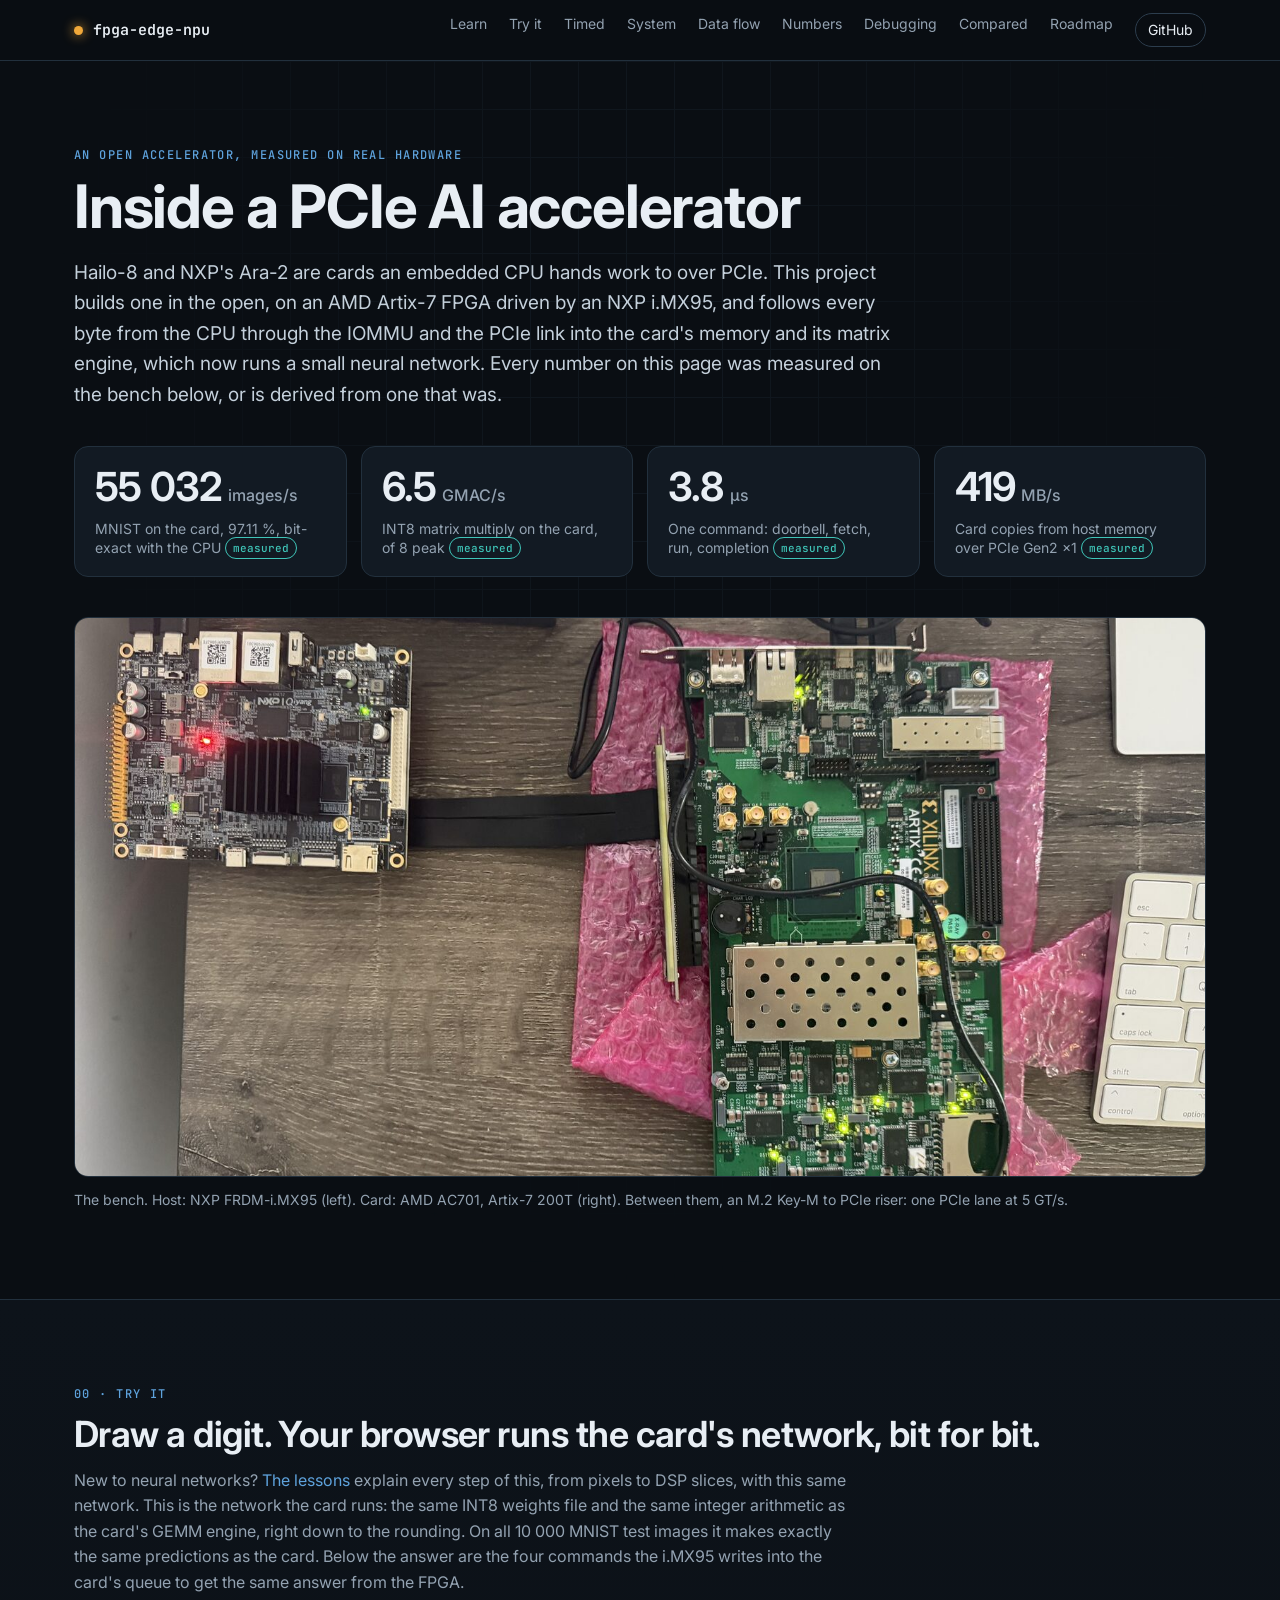
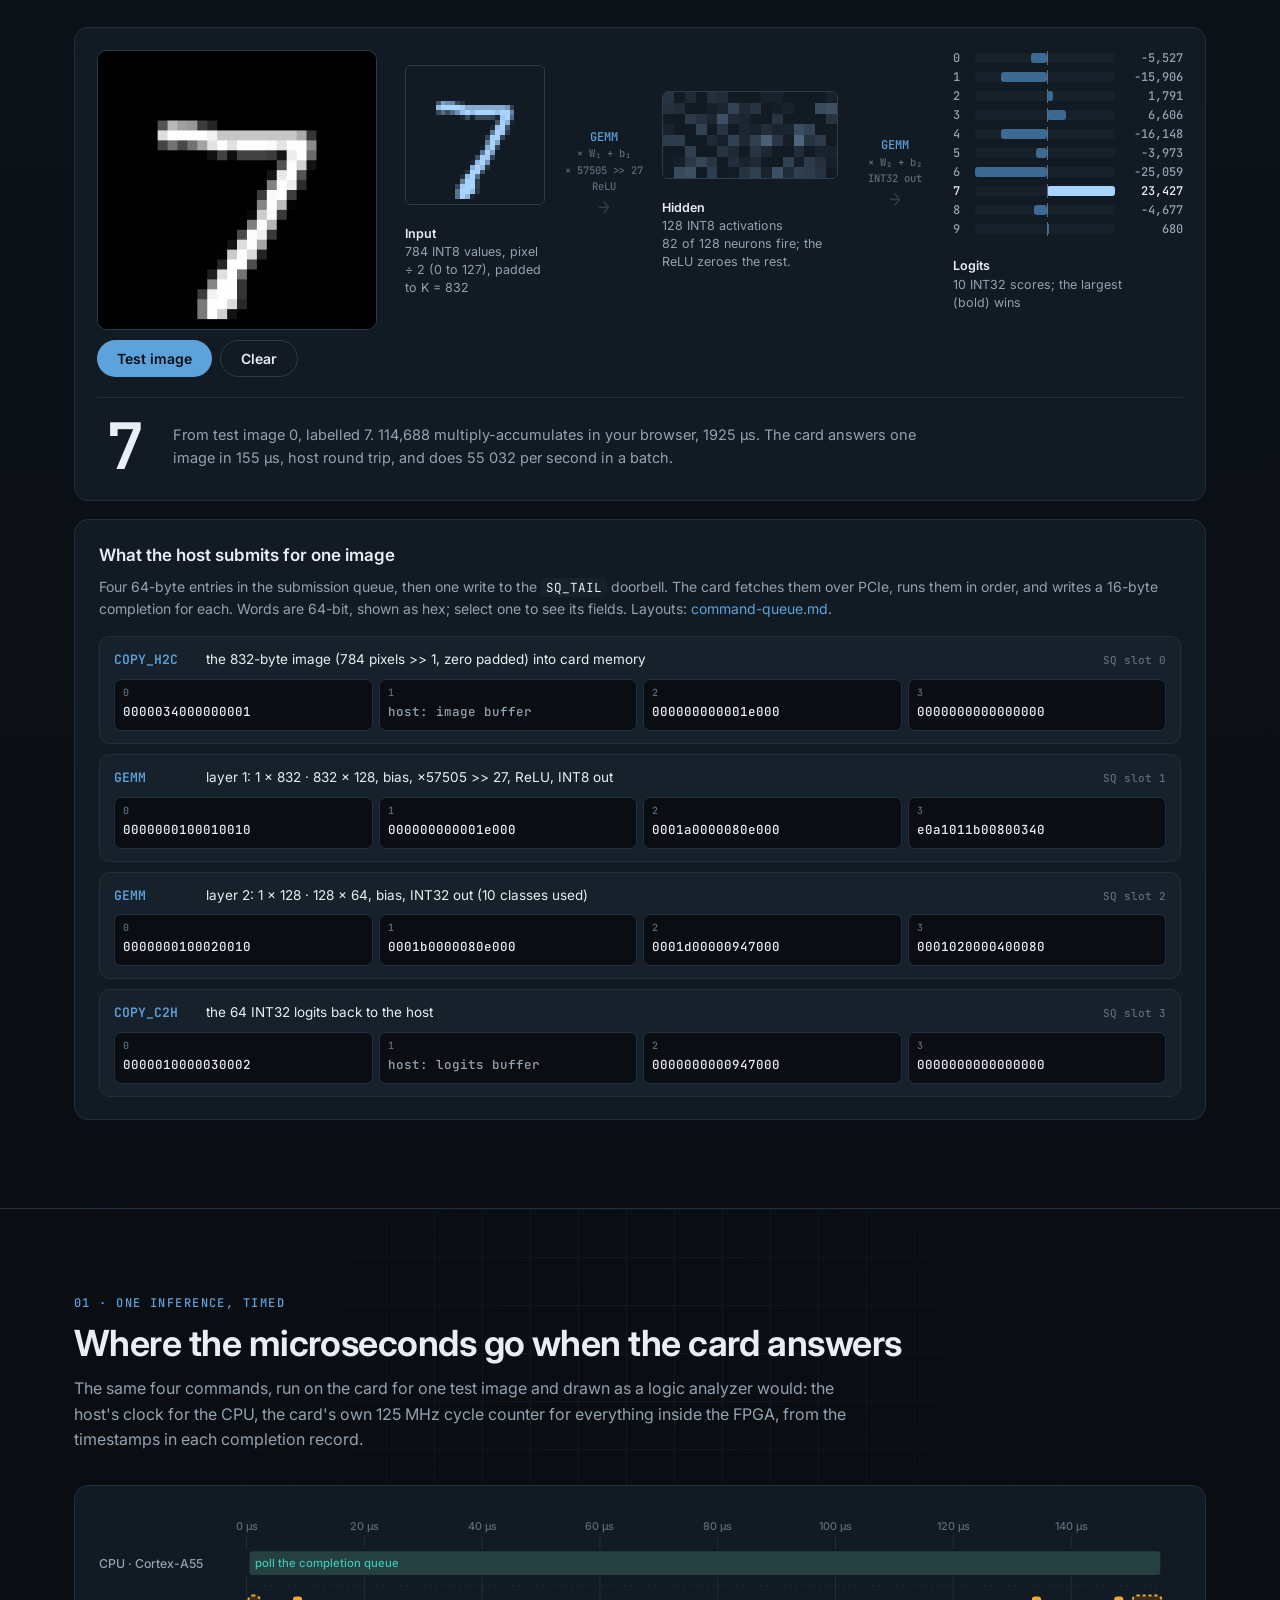
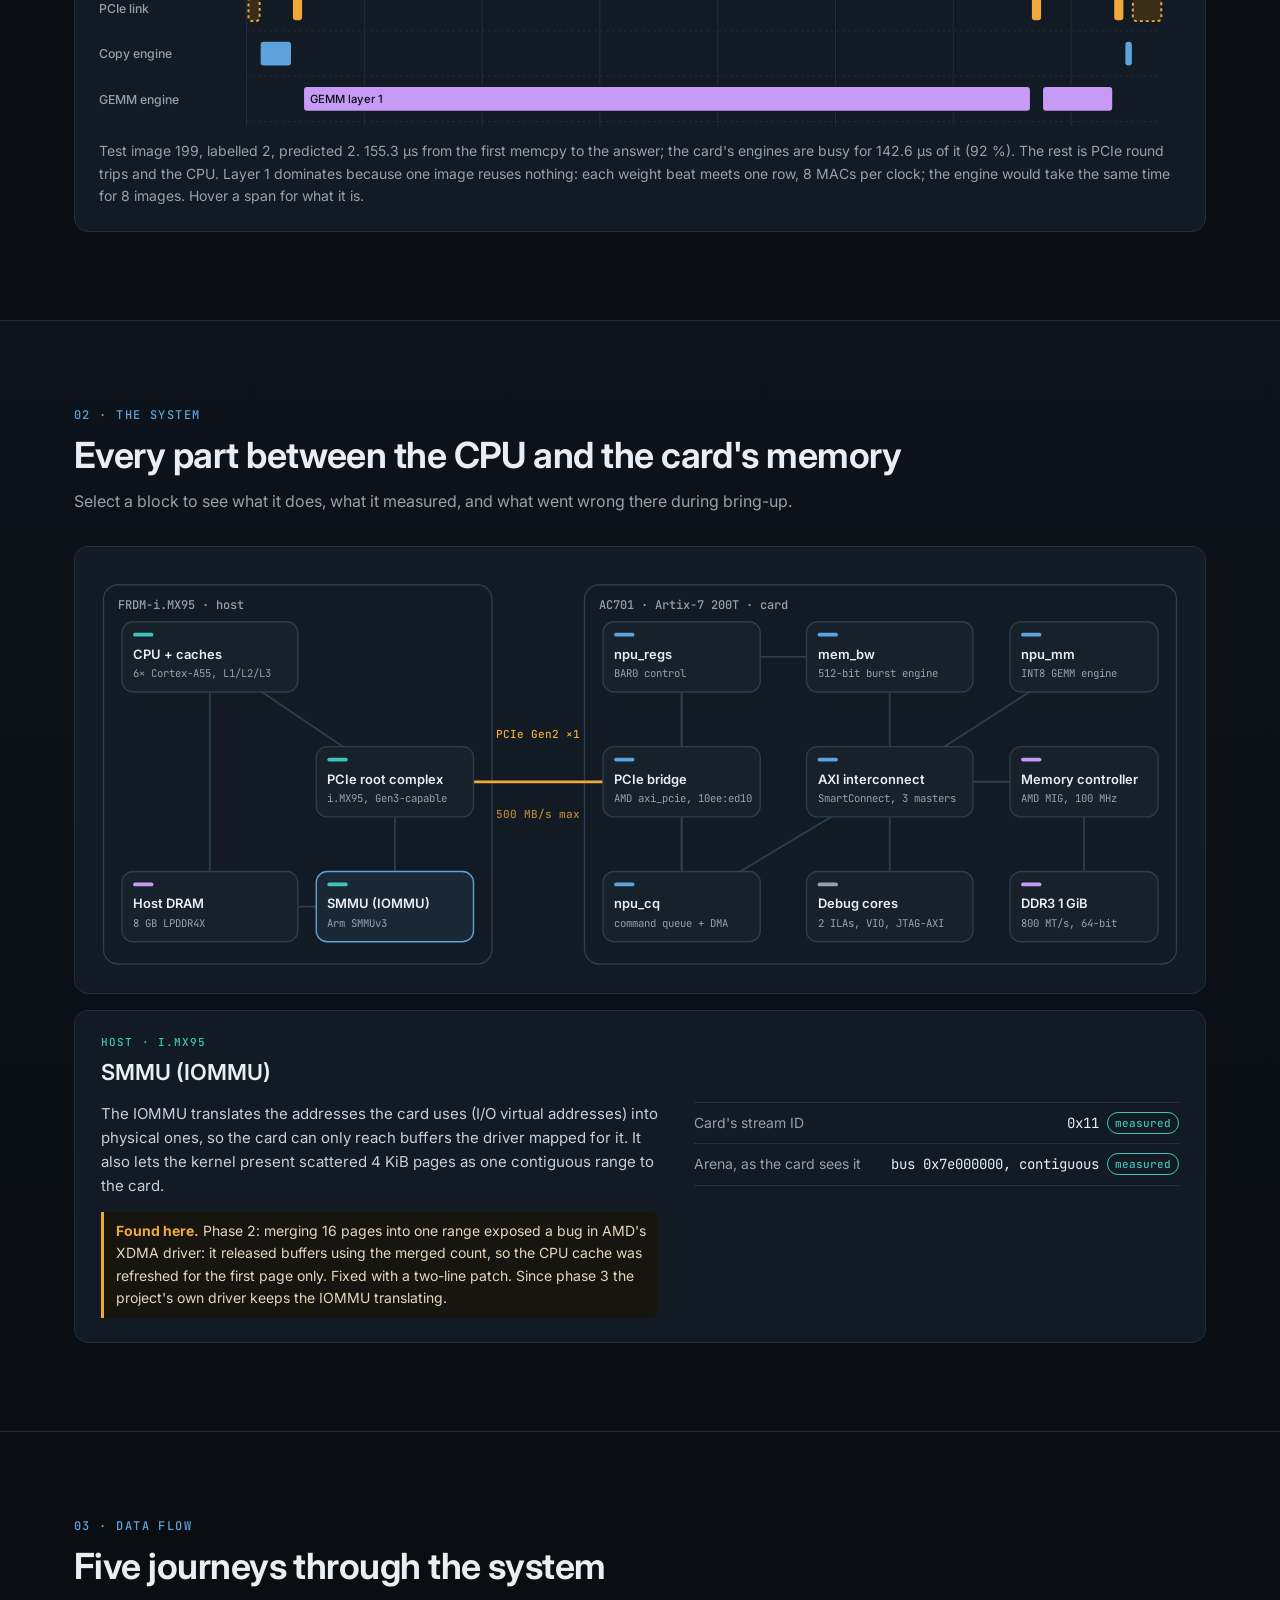
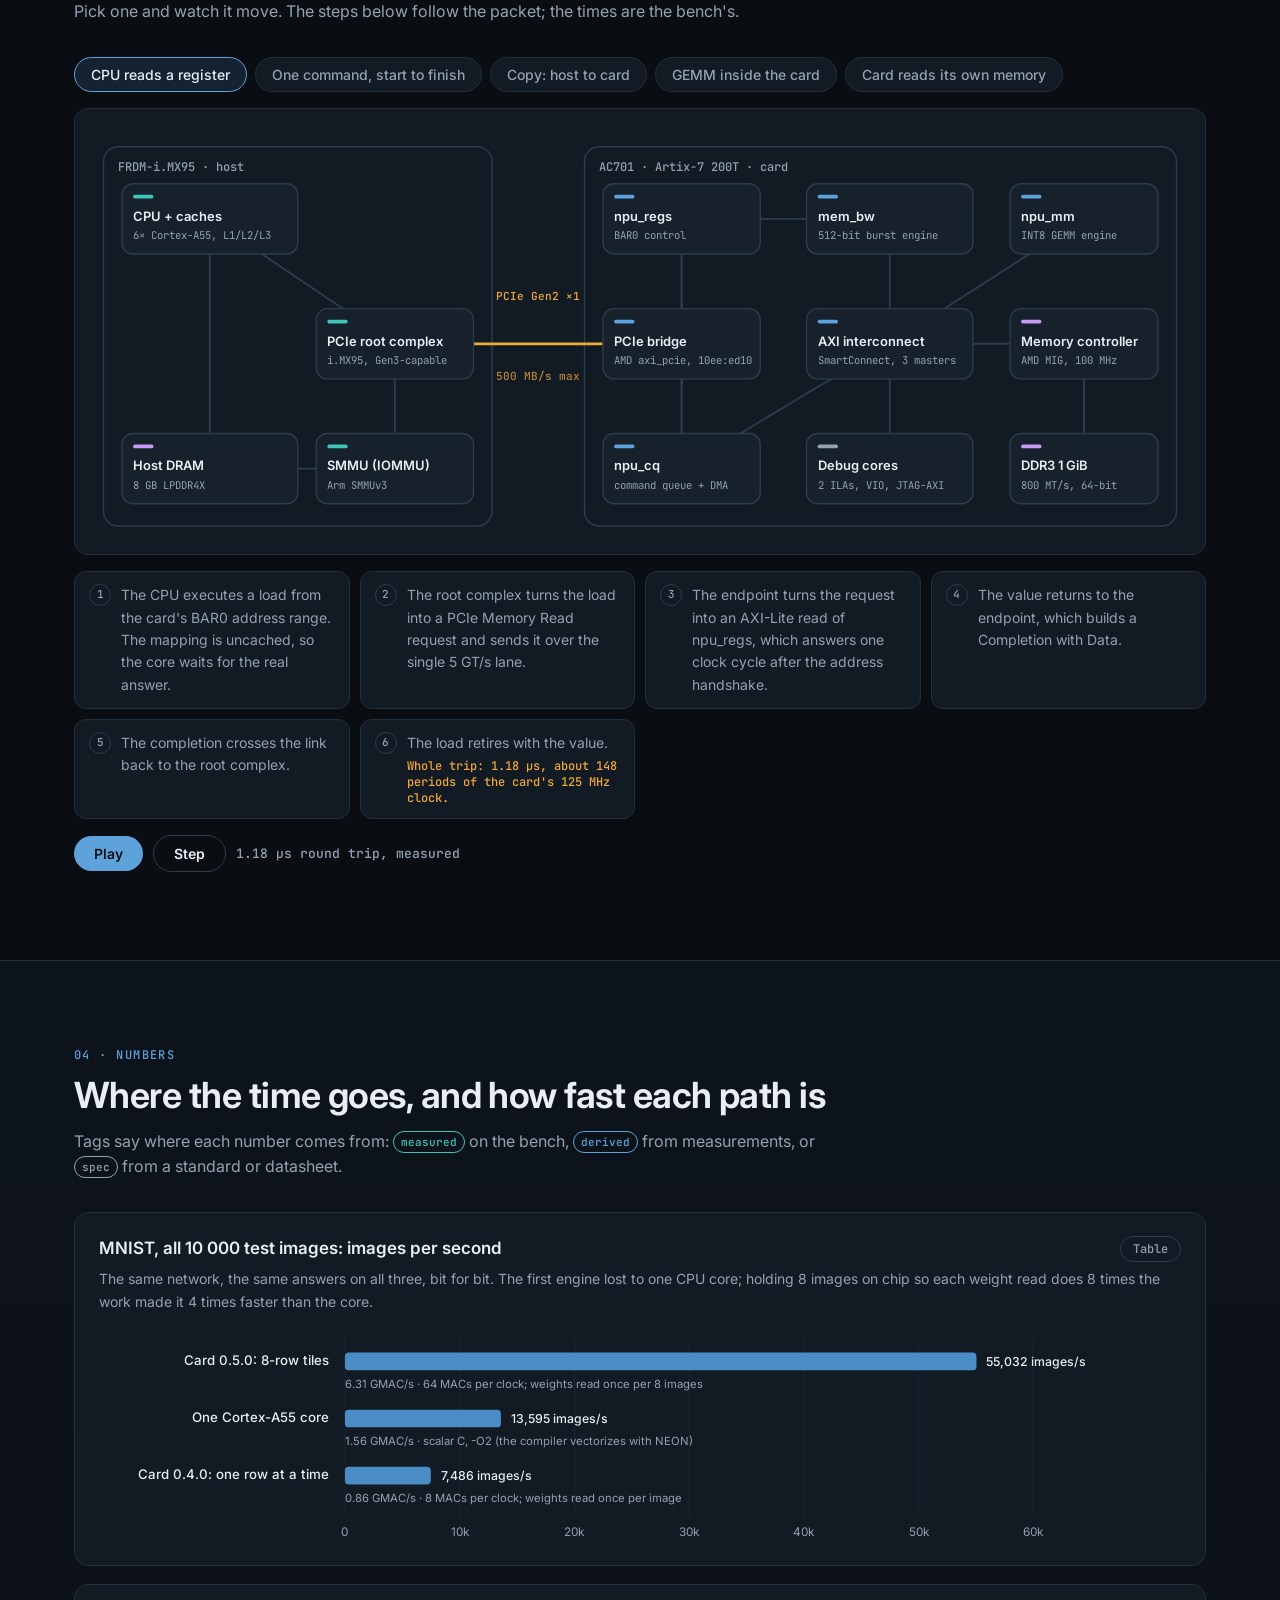
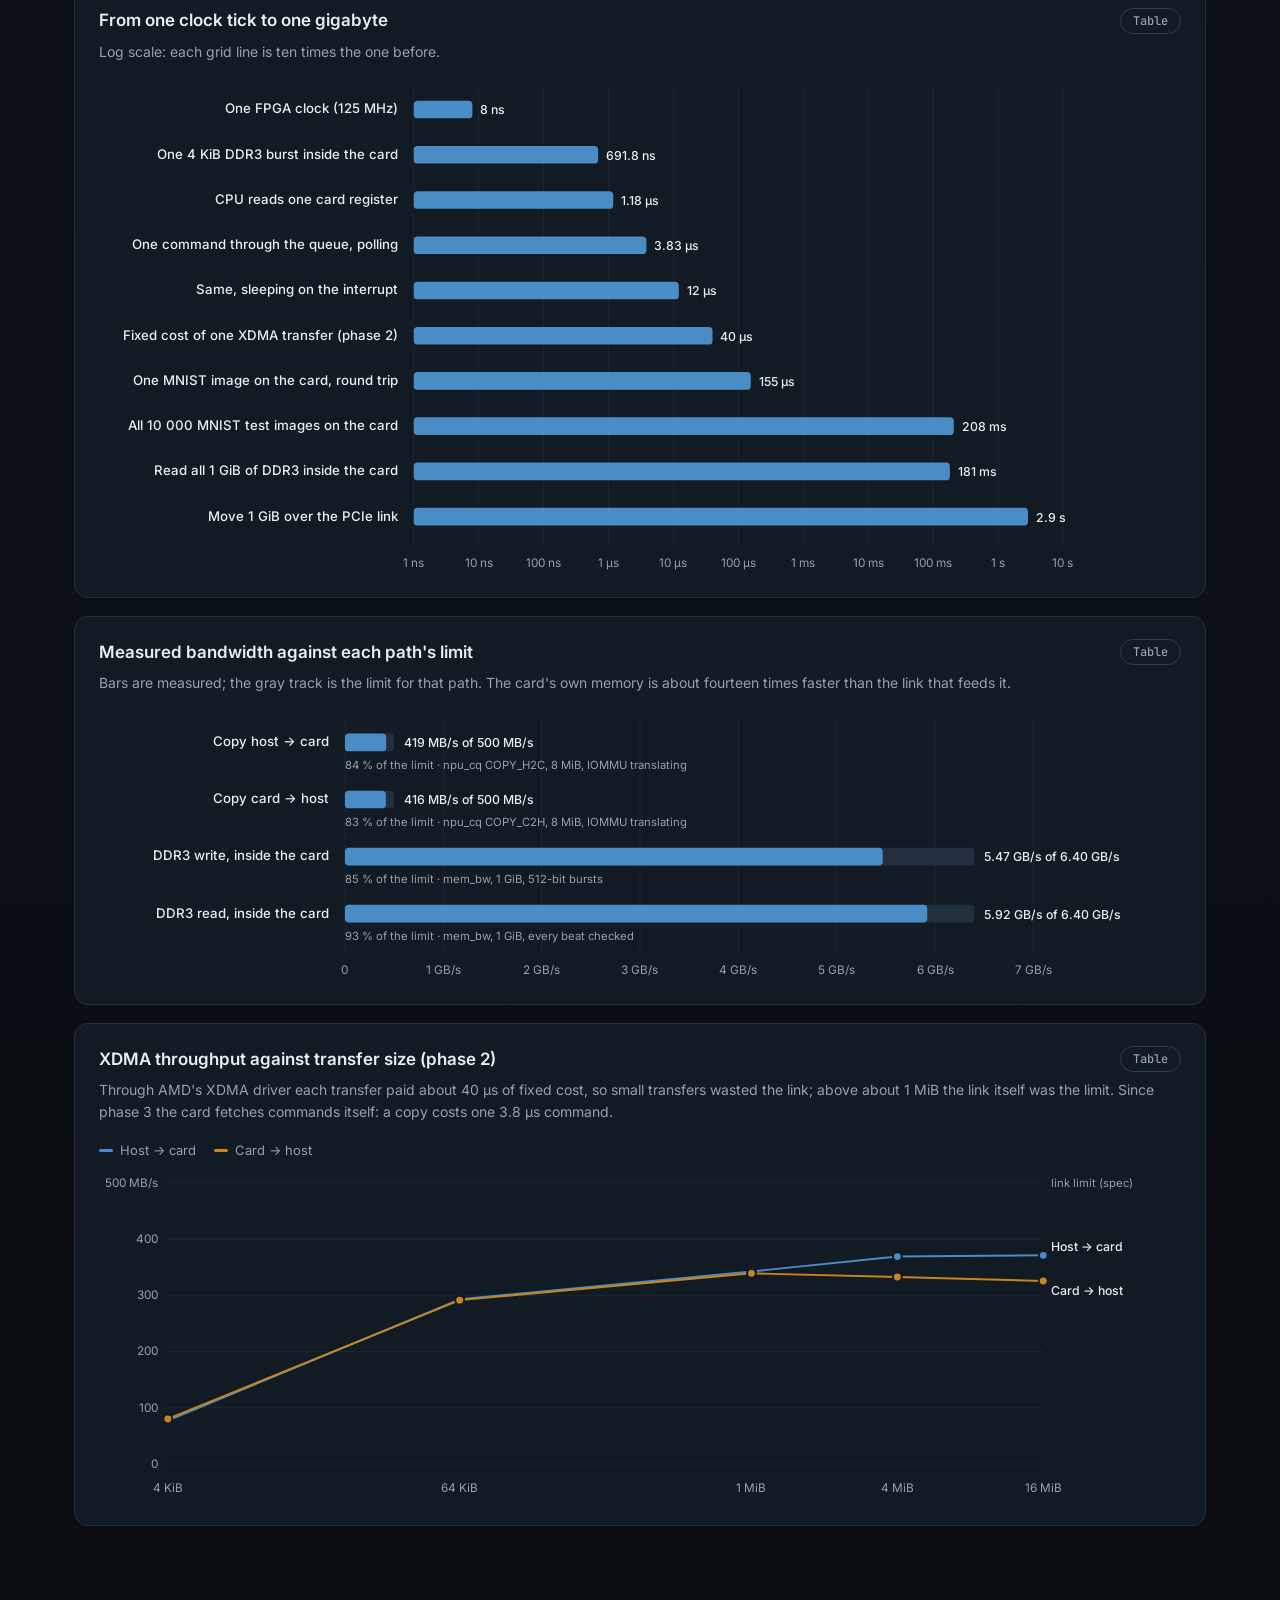
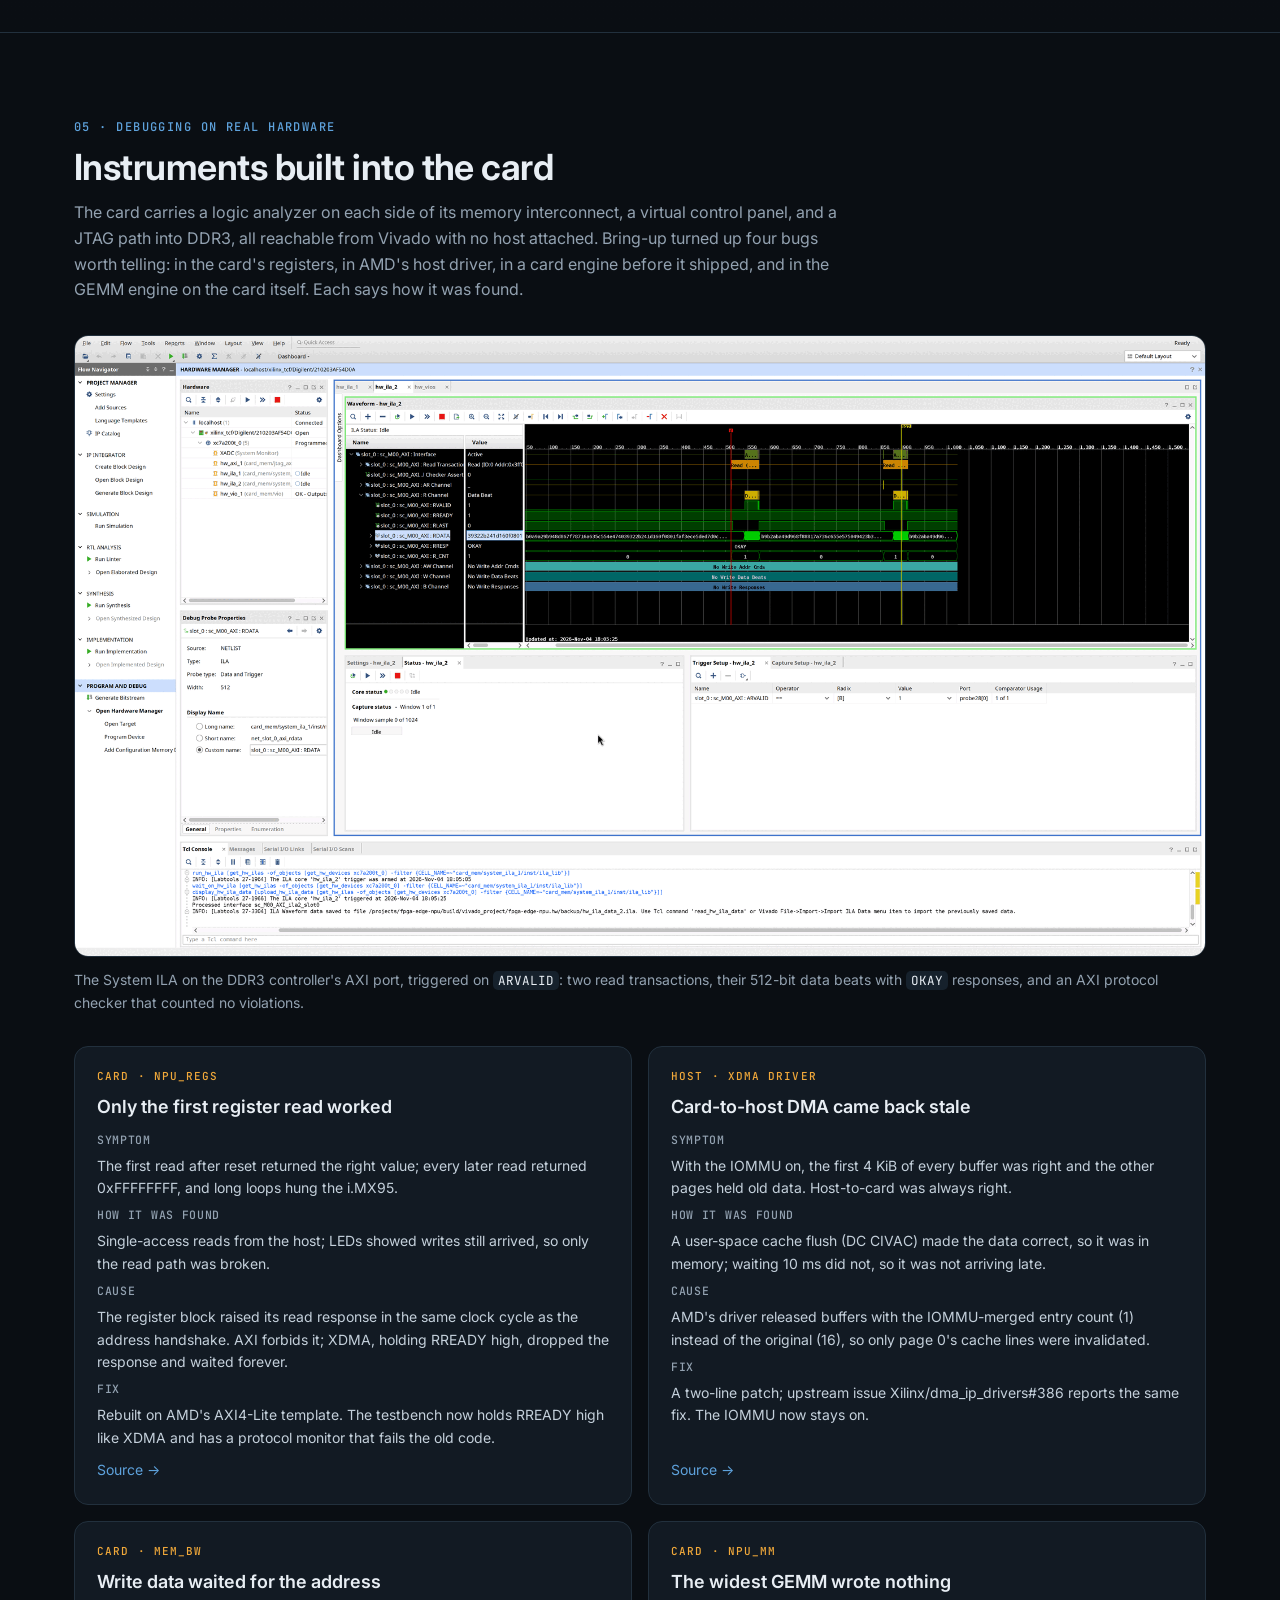
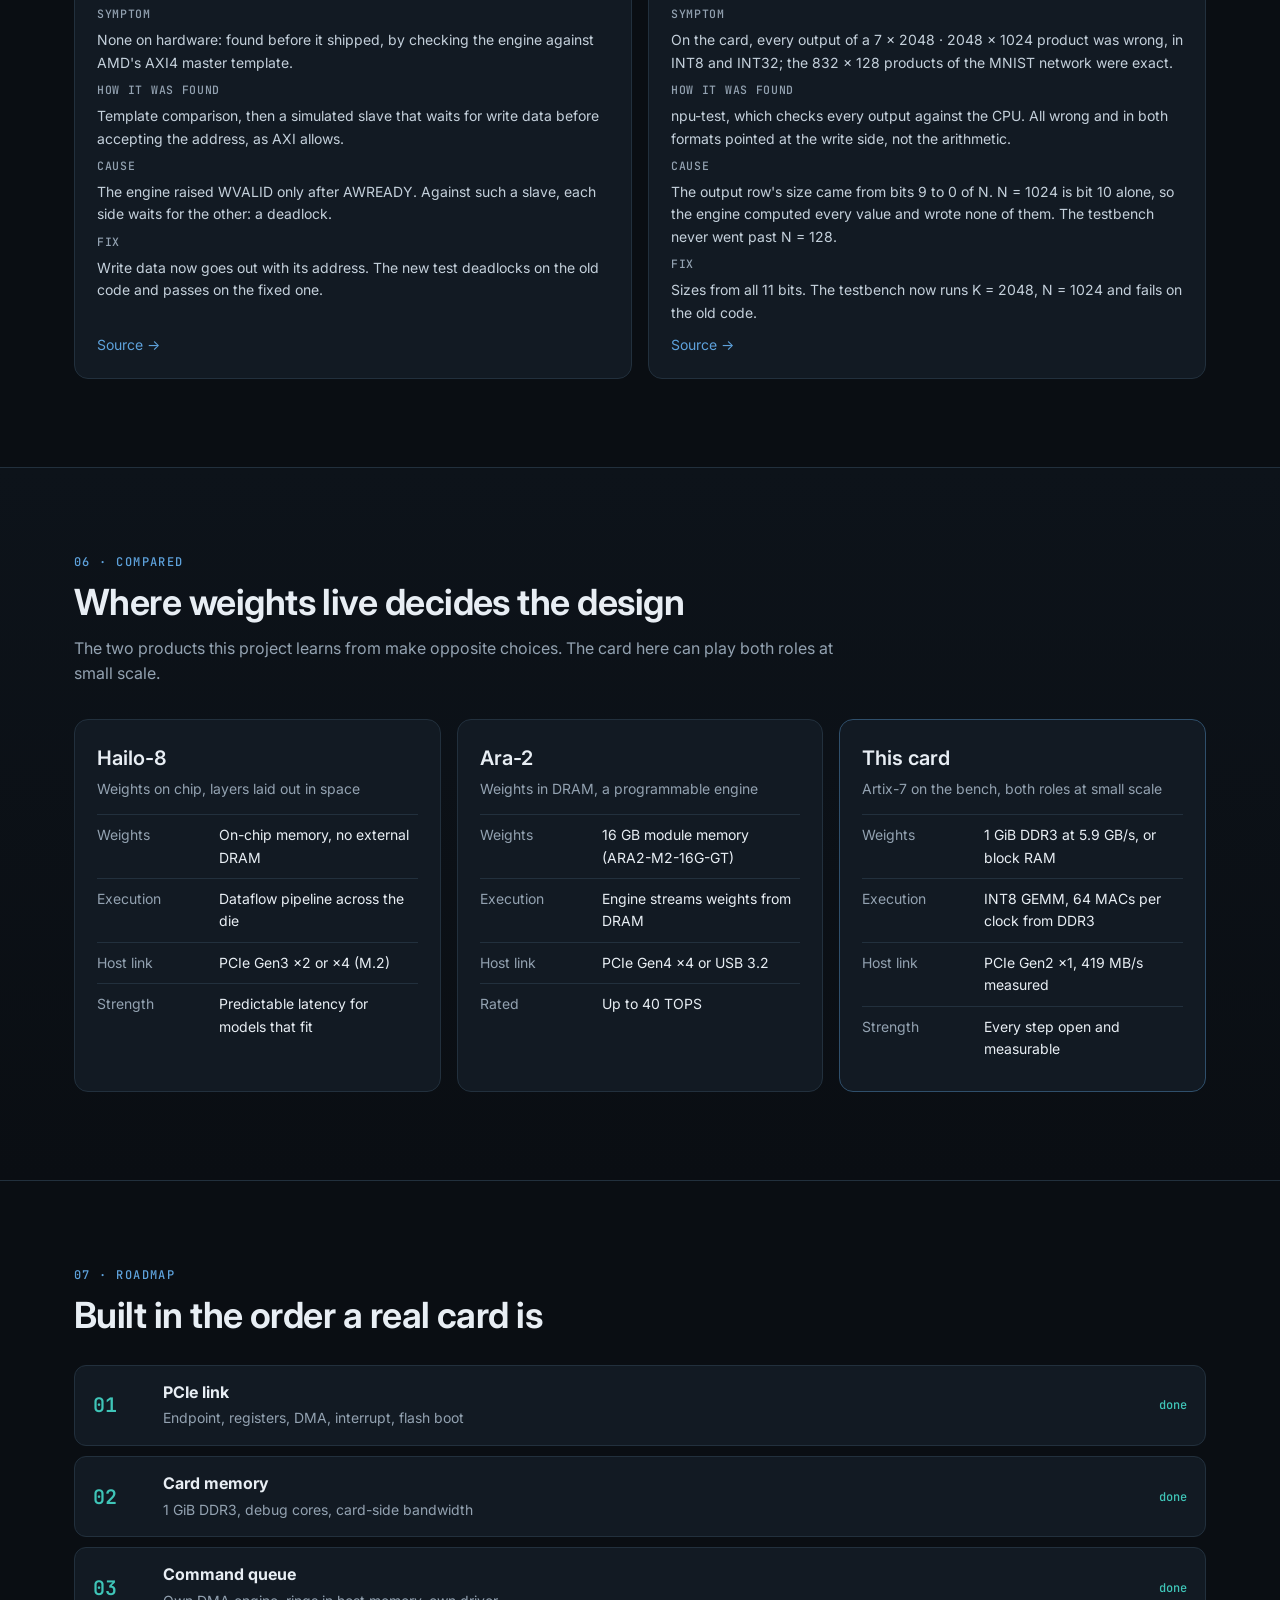
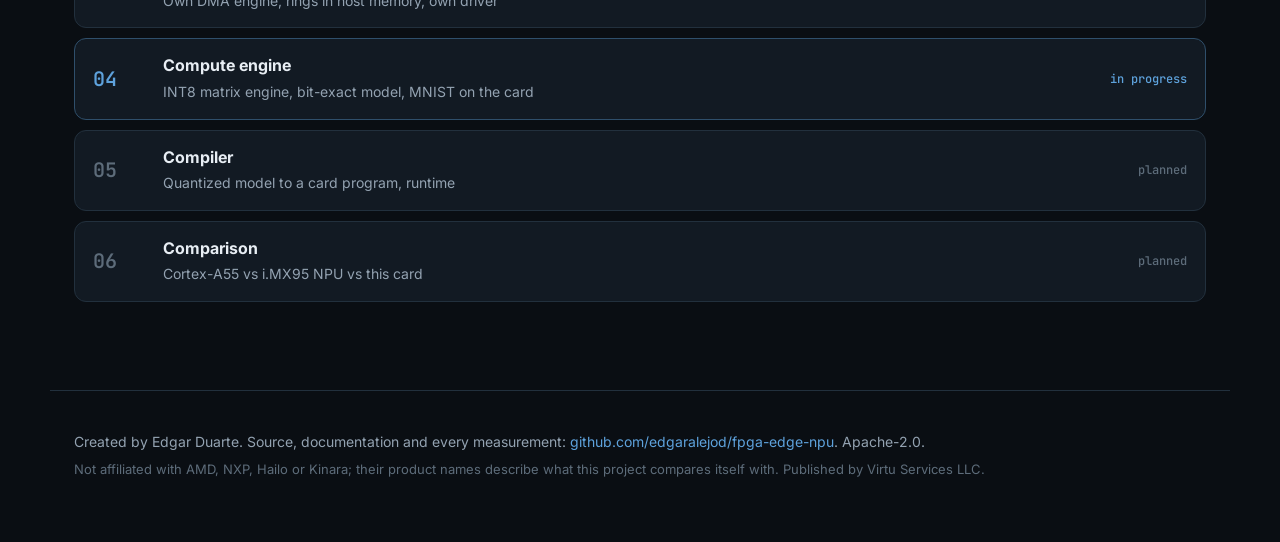
==== commit 112e105f: "Lessons: how the card recognizes a digit Fourteen animated, step-by-step scenes on inference, traini" ====
--- a/index.html
+++ b/index.html
@@ -18,6 +18,7 @@
     <div class="wrap top-row">
       <a class="brand" href="#top"><span class="dot"></span>fpga-edge-npu</a>
       <nav>
+        <a href="learn/">Learn</a>
         <a href="#try">Try it</a>
         <a href="#trace-sec">Timed</a>
         <a href="#system">System</a>
@@ -47,7 +48,7 @@
       <div class="wrap">
         <p class="eyebrow">00 · Try it</p>
         <h2>Draw a digit. Your browser runs the card's network, bit for bit.</h2>
-        <p class="sub">This is the network the card runs: the same INT8 weights file and the same integer arithmetic as the card's GEMM engine, right down to the rounding. On all 10 000 MNIST test images it makes exactly the same predictions as the card. Below the answer are the four commands the i.MX95 writes into the card's queue to get the same answer from the FPGA.</p>
+        <p class="sub">New to neural networks? <a href="learn/">The lessons</a> explain every step of this, from pixels to DSP slices, with this same network. This is the network the card runs: the same INT8 weights file and the same integer arithmetic as the card's GEMM engine, right down to the rounding. On all 10 000 MNIST test images it makes exactly the same predictions as the card. Below the answer are the four commands the i.MX95 writes into the card's queue to get the same answer from the FPGA.</p>
         <div class="demo loading" id="demo">
           <div class="pad-col">
             <canvas id="pad" width="280" height="280" aria-label="Drawing pad: draw a digit with the mouse, a finger or a pen"></canvas>
